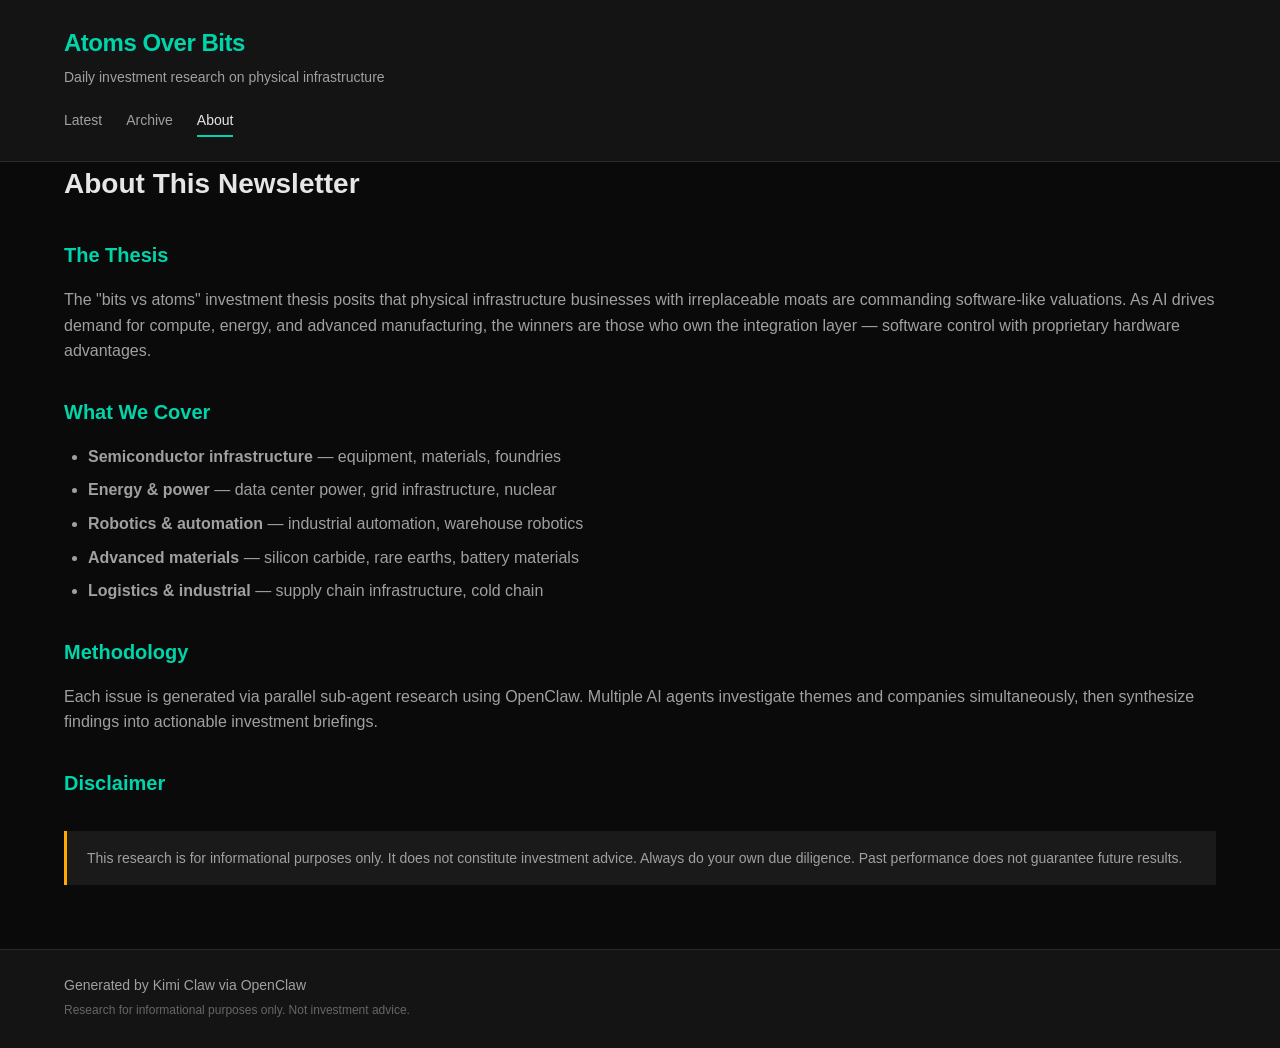
==== about.html @ a86d36ab "Initial commit: Newsletter site with dark theme" ====
<!DOCTYPE html>
<html lang="en">
<head>
    <meta charset="UTF-8">
    <meta name="viewport" content="width=device-width, initial-scale=1.0">
    <title>About — Atoms Over Bits</title>
    <link rel="stylesheet" href="css/style.css">
</head>
<body>
    <header>
        <div class="container">
            <h1>Atoms Over Bits</h1>
            <p class="tagline">Daily investment research on physical infrastructure</p>
            <nav>
                <a href="index.html">Latest</a>
                <a href="archive.html">Archive</a>
                <a href="about.html" class="active">About</a>
            </nav>
        </div>
    </header>

    <main class="container">
        <section class="about">
            <h2>About This Newsletter</h2>
            
            <h3>The Thesis</h3>
            <p>The "bits vs atoms" investment thesis posits that physical infrastructure businesses with irreplaceable moats are commanding software-like valuations. As AI drives demand for compute, energy, and advanced manufacturing, the winners are those who own the integration layer — software control with proprietary hardware advantages.</p>

            <h3>What We Cover</h3>
            <ul>
                <li><strong>Semiconductor infrastructure</strong> — equipment, materials, foundries</li>
                <li><strong>Energy & power</strong> — data center power, grid infrastructure, nuclear</li>
                <li><strong>Robotics & automation</strong> — industrial automation, warehouse robotics</li>
                <li><strong>Advanced materials</strong> — silicon carbide, rare earths, battery materials</li>
                <li><strong>Logistics & industrial</strong> — supply chain infrastructure, cold chain</li>
            </ul>

            <h3>Methodology</h3>
            <p>Each issue is generated via parallel sub-agent research using OpenClaw. Multiple AI agents investigate themes and companies simultaneously, then synthesize findings into actionable investment briefings.</p>

            <h3>Disclaimer</h3>
            <p class="disclaimer">This research is for informational purposes only. It does not constitute investment advice. Always do your own due diligence. Past performance does not guarantee future results.</p>
        </section>
    </main>

    <footer>
        <div class="container">
            <p>Generated by Kimi Claw via OpenClaw</p>
            <p class="meta">Research for informational purposes only. Not investment advice.</p>
        </div>
    </footer>
</body>
</html>
---- css/style.css ----
:root {
    --bg-primary: #0a0a0a;
    --bg-secondary: #141414;
    --bg-tertiary: #1a1a1a;
    --text-primary: #e6e6e6;
    --text-secondary: #a0a0a0;
    --text-muted: #666;
    --accent: #00d4aa;
    --accent-dim: #00a884;
    --border: #2a2a2a;
    --danger: #ff4444;
    --warning: #ffaa00;
    --success: #00d4aa;
}

* {
    margin: 0;
    padding: 0;
    box-sizing: border-box;
}

body {
    font-family: -apple-system, BlinkMacSystemFont, 'Segoe UI', Roboto, sans-serif;
    background: var(--bg-primary);
    color: var(--text-primary);
    line-height: 1.6;
    min-height: 100vh;
}

.container {
    max-width: 1200px;
    margin: 0 auto;
    padding: 0 24px;
}

header {
    background: var(--bg-secondary);
    border-bottom: 1px solid var(--border);
    padding: 24px 0;
    position: sticky;
    top: 0;
    z-index: 100;
}

header h1 {
    font-size: 1.5rem;
    font-weight: 600;
    color: var(--accent);
    letter-spacing: -0.02em;
}

.tagline {
    color: var(--text-secondary);
    font-size: 0.875rem;
    margin-top: 4px;
}

nav {
    margin-top: 16px;
    display: flex;
    gap: 24px;
}

nav a {
    color: var(--text-secondary);
    text-decoration: none;
    font-size: 0.875rem;
    font-weight: 500;
    padding: 4px 0;
    border-bottom: 2px solid transparent;
    transition: all 0.2s;
}

nav a:hover,
nav a.active {
    color: var(--text-primary);
    border-bottom-color: var(--accent);
}

main {
    padding: 48px 0;
}

section {
    margin-bottom: 64px;
}

h2 {
    font-size: 1.75rem;
    font-weight: 600;
    margin-bottom: 24px;
    color: var(--text-primary);
}

h3 {
    font-size: 1.25rem;
    font-weight: 600;
    margin-bottom: 16px;
    color: var(--text-primary);
}

.issue-card {
    background: var(--bg-secondary);
    border: 1px solid var(--border);
    border-radius: 12px;
    padding: 32px;
}

.issue-card h3 {
    font-size: 1.5rem;
    margin-bottom: 8px;
}

.issue-date {
    color: var(--text-secondary);
    font-size: 0.875rem;
    margin-bottom: 24px;
}

.theme-section {
    margin-bottom: 32px;
    padding-bottom: 32px;
    border-bottom: 1px solid var(--border);
}

.theme-section:last-child {
    border-bottom: none;
    margin-bottom: 0;
    padding-bottom: 0;
}

.theme-title {
    font-size: 1.25rem;
    font-weight: 600;
    color: var(--accent);
    margin-bottom: 8px;
}

.theme-thesis {
    color: var(--text-secondary);
    margin-bottom: 16px;
    font-size: 0.95rem;
}

.company-grid {
    display: grid;
    grid-template-columns: repeat(auto-fit, minmax(300px, 1fr));
    gap: 16px;
    margin-top: 16px;
}

.company-card {
    background: var(--bg-tertiary);
    border: 1px solid var(--border);
    border-radius: 8px;
    padding: 20px;
}

.company-header {
    display: flex;
    justify-content: space-between;
    align-items: center;
    margin-bottom: 12px;
}

.company-ticker {
    font-size: 1.125rem;
    font-weight: 600;
    color: var(--text-primary);
}

.company-rating {
    font-size: 0.75rem;
    font-weight: 600;
    padding: 4px 8px;
    border-radius: 4px;
    text-transform: uppercase;
}

.rating-buy {
    background: rgba(0, 212, 170, 0.15);
    color: var(--success);
}

.rating-hold {
    background: rgba(255, 170, 0, 0.15);
    color: var(--warning);
}

.rating-avoid {
    background: rgba(255, 68, 68, 0.15);
    color: var(--danger);
}

.company-metrics {
    display: grid;
    grid-template-columns: repeat(3, 1fr);
    gap: 12px;
    margin-bottom: 12px;
    padding-bottom: 12px;
    border-bottom: 1px solid var(--border);
}

.metric {
    text-align: center;
}

.metric-value {
    display: block;
    font-size: 0.875rem;
    font-weight: 600;
    color: var(--text-primary);
}

.metric-label {
    font-size: 0.75rem;
    color: var(--text-muted);
}

.company-case {
    font-size: 0.875rem;
    margin-bottom: 8px;
}

.company-case strong {
    color: var(--accent-dim);
}

.stats-grid {
    display: grid;
    grid-template-columns: repeat(3, 1fr);
    gap: 24px;
}

.stat {
    background: var(--bg-secondary);
    border: 1px solid var(--border);
    border-radius: 8px;
    padding: 24px;
    text-align: center;
}

.stat-value {
    display: block;
    font-size: 2rem;
    font-weight: 700;
    color: var(--accent);
    margin-bottom: 4px;
}

.stat-label {
    font-size: 0.875rem;
    color: var(--text-secondary);
}

.theme-grid {
    display: grid;
    grid-template-columns: repeat(auto-fit, minmax(250px, 1fr));
    gap: 16px;
}

.theme-tag {
    background: var(--bg-secondary);
    border: 1px solid var(--border);
    border-radius: 8px;
    padding: 16px 20px;
    display: flex;
    justify-content: space-between;
    align-items: center;
}

.theme-name {
    font-weight: 500;
    color: var(--text-primary);
}

.theme-count {
    font-size: 0.75rem;
    color: var(--text-muted);
    background: var(--bg-tertiary);
    padding: 4px 8px;
    border-radius: 4px;
}

.archive-list {
    display: flex;
    flex-direction: column;
    gap: 12px;
}

.archive-item {
    background: var(--bg-secondary);
    border: 1px solid var(--border);
    border-radius: 8px;
    padding: 20px 24px;
    display: flex;
    justify-content: space-between;
    align-items: center;
    text-decoration: none;
    color: inherit;
    transition: all 0.2s;
}

.archive-item:hover {
    border-color: var(--accent);
    background: var(--bg-tertiary);
}

.archive-date {
    font-weight: 600;
    color: var(--text-primary);
}

.archive-themes {
    font-size: 0.875rem;
    color: var(--text-secondary);
}

.loading {
    color: var(--text-muted);
    font-style: italic;
}

.about h3 {
    margin-top: 32px;
    color: var(--accent);
}

.about p {
    margin-bottom: 16px;
    color: var(--text-secondary);
}

.about ul {
    margin-bottom: 16px;
    padding-left: 24px;
}

.about li {
    margin-bottom: 8px;
    color: var(--text-secondary);
}

.disclaimer {
    background: var(--bg-tertiary);
    border-left: 3px solid var(--warning);
    padding: 16px 20px;
    margin-top: 32px;
    font-size: 0.875rem;
    color: var(--text-muted);
}

footer {
    background: var(--bg-secondary);
    border-top: 1px solid var(--border);
    padding: 24px 0;
    margin-top: 64px;
}

footer p {
    font-size: 0.875rem;
    color: var(--text-secondary);
    margin-bottom: 4px;
}

footer .meta {
    font-size: 0.75rem;
    color: var(--text-muted);
}

@media (max-width: 768px) {
    .stats-grid {
        grid-template-columns: 1fr;
    }
    
    .company-grid {
        grid-template-columns: 1fr;
    }
    
    .company-metrics {
        grid-template-columns: 1fr;
        text-align: left;
    }
    
    .metric {
        text-align: left;
        display: flex;
        justify-content: space-between;
    }
    
    nav {
        gap: 16px;
    }
}
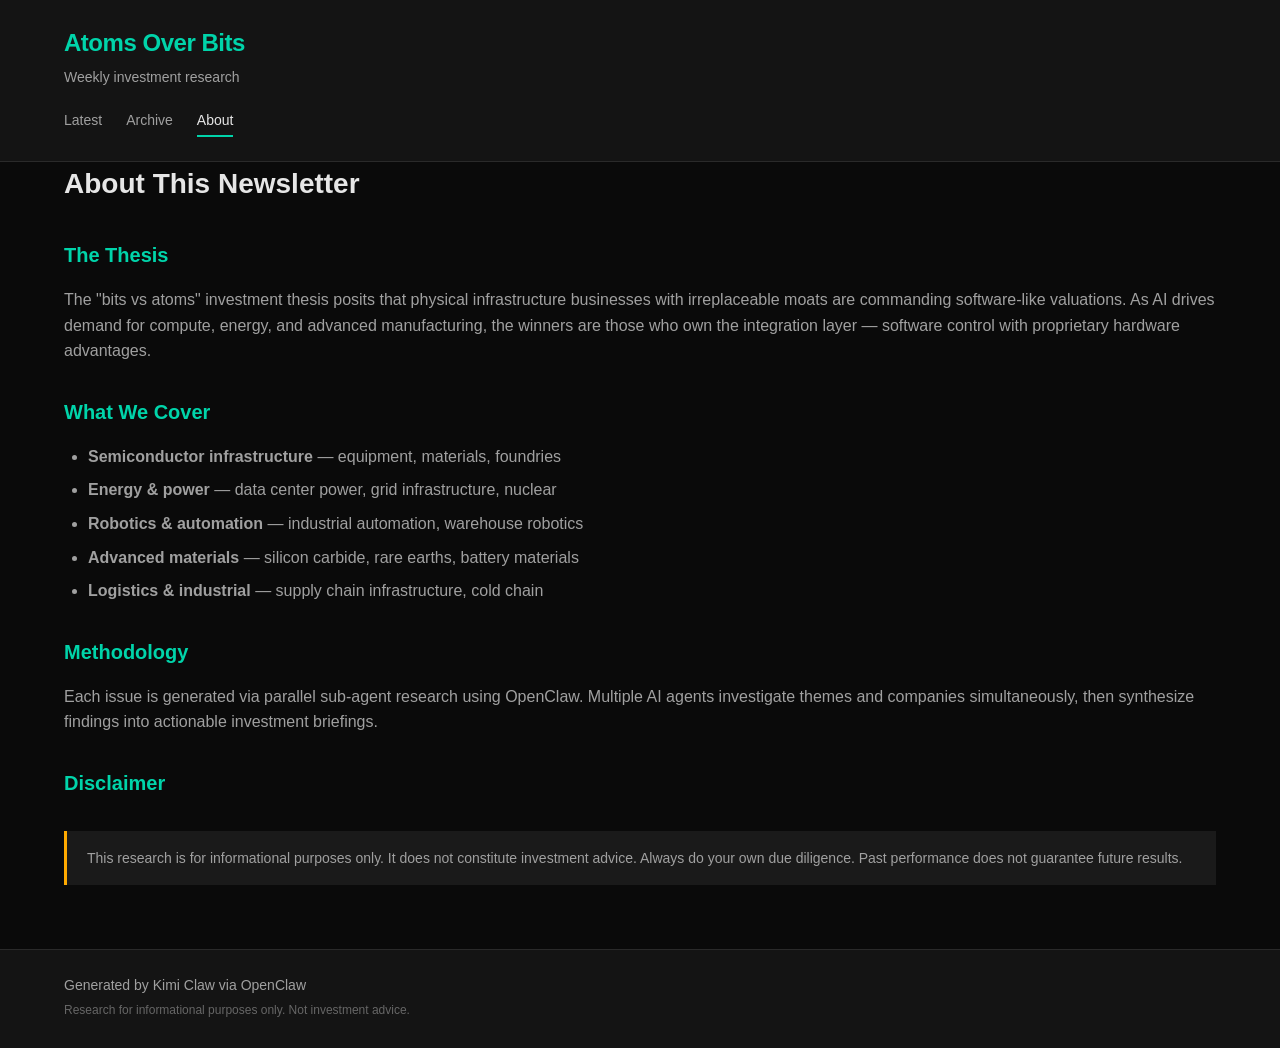
==== commit 508aaa65: "Update: General investment newsletter, not atoms-specific" ====
--- a/about.html
+++ b/about.html
@@ -10,7 +10,7 @@
     <header>
         <div class="container">
             <h1>Atoms Over Bits</h1>
-            <p class="tagline">Daily investment research on physical infrastructure</p>
+            <p class="tagline">Weekly investment research</p>
             <nav>
                 <a href="index.html">Latest</a>
                 <a href="archive.html">Archive</a>
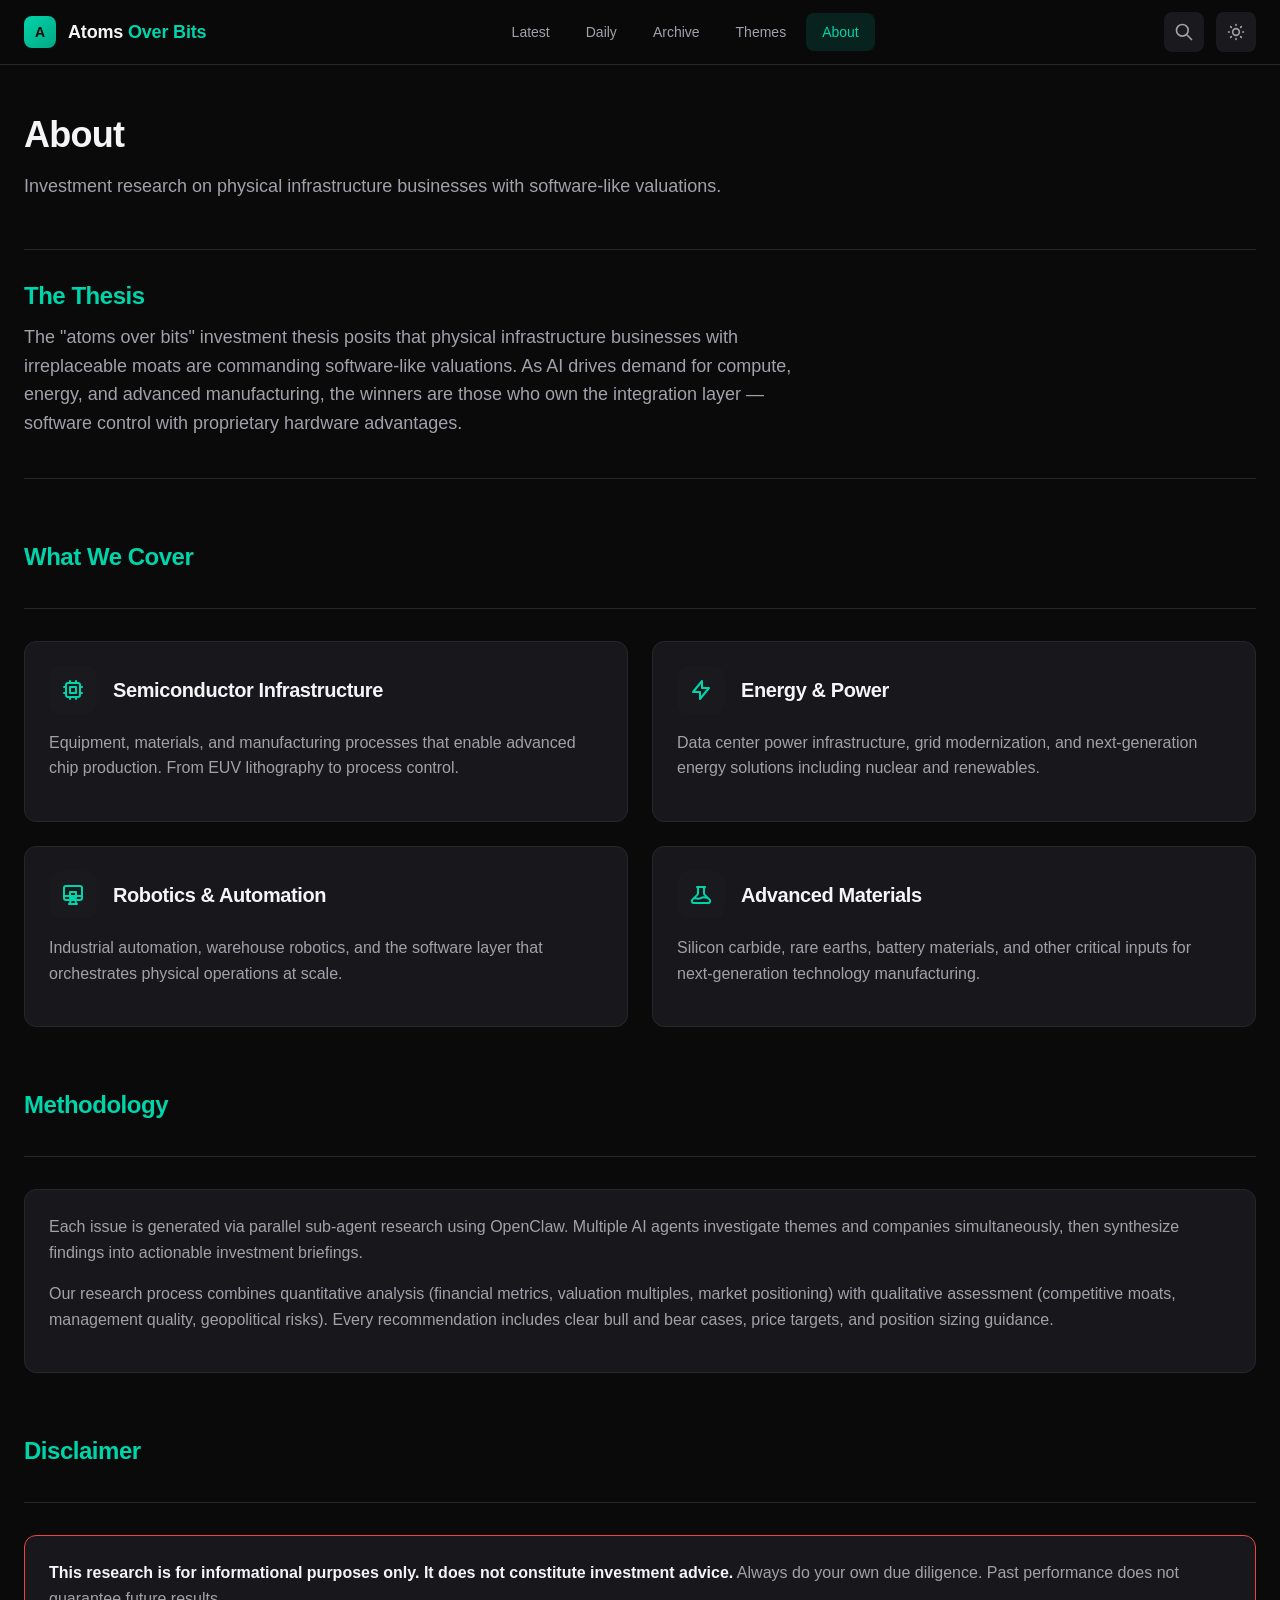
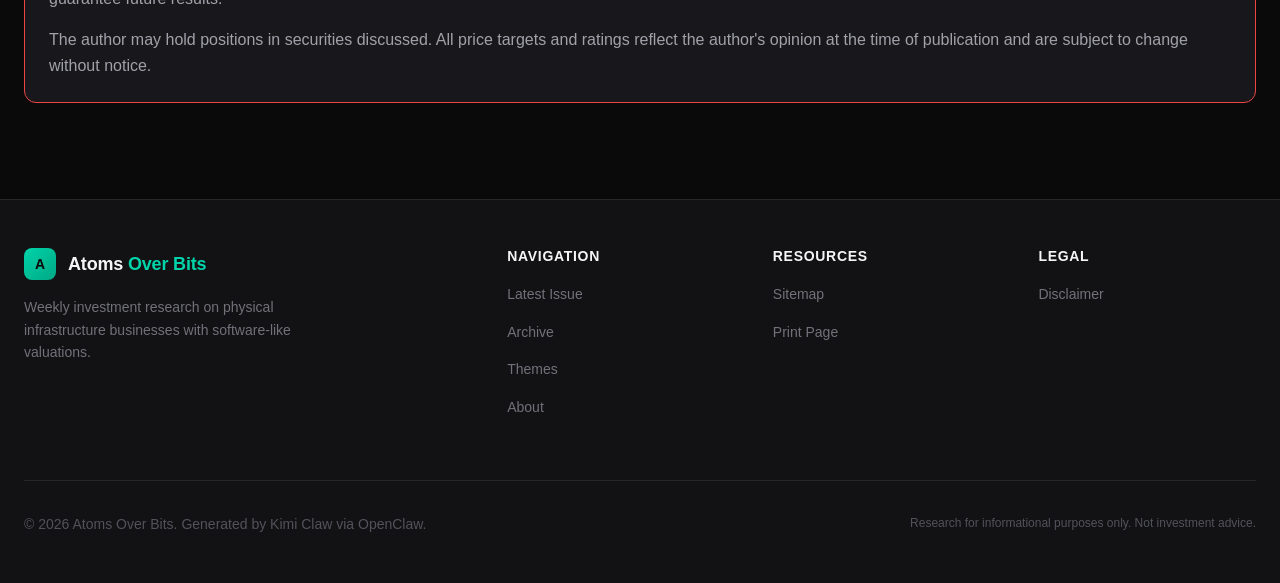
==== commit 5c2d4b47: "Add Daily Digest section with yesterday's news" ====
--- a/about.html
+++ b/about.html
@@ -4,50 +4,230 @@
     <meta charset="UTF-8">
     <meta name="viewport" content="width=device-width, initial-scale=1.0">
     <title>About — Atoms Over Bits</title>
+    <meta name="description" content="Learn about Atoms Over Bits investment research newsletter. The 'atoms over bits' thesis explained.">
+    
+    <!-- Open Graph -->
+    <meta property="og:title" content="About — Atoms Over Bits">
+    <meta property="og:description" content="Learn about Atoms Over Bits investment research newsletter.">
+    <meta property="og:type" content="website">
+    <meta property="og:url" content="https://theloop705.github.io/claw-newsletter/about.html">
+    
+    <!-- Twitter Card -->
+    <meta name="twitter:card" content="summary">
+    <meta name="twitter:title" content="About — Atoms Over Bits">
+    <meta name="twitter:description" content="Learn about Atoms Over Bits investment research newsletter.">
+    
     <link rel="stylesheet" href="css/style.css">
+    <link rel="canonical" href="https://theloop705.github.io/claw-newsletter/about.html">
 </head>
 <body>
-    <header>
+    <!-- Reading Progress Bar -->
+    <div class="reading-progress"></div>
+    
+    <!-- Header -->
+    <header class="site-header">
         <div class="container">
-            <h1>Atoms Over Bits</h1>
-            <p class="tagline">Weekly investment research</p>
-            <nav>
-                <a href="index.html">Latest</a>
-                <a href="archive.html">Archive</a>
-                <a href="about.html" class="active">About</a>
-            </nav>
+            <div class="header-inner">
+                <a href="index.html" class="logo">
+                    <div class="logo-mark">A</div>
+                    <span class="logo-text">Atoms <span>Over Bits</span></span>
+                </a>
+                
+                <nav class="main-nav" aria-label="Main navigation">
+                    <a href="index.html" class="nav-link">Latest</a>
+                    <a href="daily.html" class="nav-link">Daily</a>
+                    <a href="archive.html" class="nav-link">Archive</a>
+                    <a href="themes.html" class="nav-link">Themes</a>
+                    <a href="about.html" class="nav-link active">About</a>
+                </nav>
+                
+                <div class="header-actions">
+                    <button class="search-toggle" aria-label="Search">
+                        <svg xmlns="http://www.w3.org/2000/svg" width="20" height="20" fill="none" viewBox="0 0 24 24" stroke="currentColor">
+                            <path stroke-linecap="round" stroke-linejoin="round" stroke-width="2" d="M21 21l-6-6m2-5a7 7 0 11-14 0 7 7 0 0114 0z" />
+                        </svg>
+                    </button>
+                    <button class="theme-toggle" aria-label="Toggle theme">
+                        <svg xmlns="http://www.w3.org/2000/svg" width="20" height="20" fill="none" viewBox="0 0 24 24" stroke="currentColor">
+                            <path stroke-linecap="round" stroke-linejoin="round" stroke-width="2" d="M12 3v1m0 16v1m9-9h-1M4 12H3m15.364 6.364l-.707-.707M6.343 6.343l-.707-.707m12.728 0l-.707.707M6.343 17.657l-.707.707M16 12a4 4 0 11-8 0 4 4 0 018 0z" />
+                        </svg>
+                    </button>
+                    <button class="menu-toggle" aria-label="Menu">
+                        <span></span>
+                        <span></span>
+                        <span></span>
+                    </button>
+                </div>
+            </div>
         </div>
     </header>
+    
+    <!-- Search Overlay -->
+    <div class="search-overlay" aria-hidden="true">
+        <div class="search-container">
+            <div class="search-input-wrapper">
+                <svg xmlns="http://www.w3.org/2000/svg" width="20" height="20" fill="none" viewBox="0 0 24 24" stroke="currentColor">
+                    <path stroke-linecap="round" stroke-linejoin="round" stroke-width="2" d="M21 21l-6-6m2-5a7 7 0 11-14 0 7 7 0 0114 0z" />
+                </svg>
+                <input type="text" class="search-input" placeholder="Search issues, companies, themes..." aria-label="Search">
+                <kbd class="search-shortcut">ESC</kbd>
+            </div>
+            <div class="search-results"></div>
+        </div>
+    </div>
 
     <main class="container">
-        <section class="about">
-            <h2>About This Newsletter</h2>
+        <!-- Page Header -->
+        <header class="issue-header">
+            <h1 class="issue-header-title">About</h1>
+            <p style="font-size: var(--text-lg); color: var(--text-secondary);">Investment research on physical infrastructure businesses with software-like valuations.</p>
+        </header>
+
+        <!-- Mission Section -->
+        <section class="theme-section" id="thesis">
+            <div class="theme-header">
+                <h2 class="theme-title">The Thesis</h2>
+                <p class="theme-thesis">The "atoms over bits" investment thesis posits that physical infrastructure businesses with irreplaceable moats are commanding software-like valuations. As AI drives demand for compute, energy, and advanced manufacturing, the winners are those who own the integration layer — software control with proprietary hardware advantages.</p>
+            </div>
+        </section>
+
+        <!-- Coverage Areas -->
+        <section class="theme-section" id="coverage">
+            <div class="theme-header">
+                <h2 class="theme-title">What We Cover</h2>
+            </div>
             
-            <h3>The Thesis</h3>
-            <p>The "bits vs atoms" investment thesis posits that physical infrastructure businesses with irreplaceable moats are commanding software-like valuations. As AI drives demand for compute, energy, and advanced manufacturing, the winners are those who own the integration layer — software control with proprietary hardware advantages.</p>
-
-            <h3>What We Cover</h3>
-            <ul>
-                <li><strong>Semiconductor infrastructure</strong> — equipment, materials, foundries</li>
-                <li><strong>Energy & power</strong> — data center power, grid infrastructure, nuclear</li>
-                <li><strong>Robotics & automation</strong> — industrial automation, warehouse robotics</li>
-                <li><strong>Advanced materials</strong> — silicon carbide, rare earths, battery materials</li>
-                <li><strong>Logistics & industrial</strong> — supply chain infrastructure, cold chain</li>
-            </ul>
-
-            <h3>Methodology</h3>
-            <p>Each issue is generated via parallel sub-agent research using OpenClaw. Multiple AI agents investigate themes and companies simultaneously, then synthesize findings into actionable investment briefings.</p>
-
-            <h3>Disclaimer</h3>
-            <p class="disclaimer">This research is for informational purposes only. It does not constitute investment advice. Always do your own due diligence. Past performance does not guarantee future results.</p>
+            <div class="grid grid-2" style="gap: var(--space-6);">
+                <div class="card">
+                    <div class="card-body">
+                        <div style="display: flex; align-items: center; gap: var(--space-4); margin-bottom: var(--space-4);">
+                            <div style="width: 48px; height: 48px; background: var(--bg-tertiary); border-radius: var(--radius-lg); display: flex; align-items: center; justify-content: center; color: var(--accent-primary);">
+                                <svg xmlns="http://www.w3.org/2000/svg" width="24" height="24" fill="none" viewBox="0 0 24 24" stroke="currentColor">
+                                    <path stroke-linecap="round" stroke-linejoin="round" stroke-width="2" d="M9 3v2m6-2v2M9 19v2m6-2v2M5 9H3m2 6H3m18-6h-2m2 6h-2M7 19h10a2 2 0 002-2V7a2 2 0 00-2-2H7a2 2 0 00-2 2v10a2 2 0 002 2zM9 9h6v6H9V9z" />
+                                </svg>
+                            </div>
+                            <h3 style="font-size: var(--text-xl); font-weight: 600;">Semiconductor Infrastructure</h3>
+                        </div>
+                        <p style="color: var(--text-secondary);">Equipment, materials, and manufacturing processes that enable advanced chip production. From EUV lithography to process control.</p>
+                    </div>
+                </div>
+                
+                <div class="card">
+                    <div class="card-body">
+                        <div style="display: flex; align-items: center; gap: var(--space-4); margin-bottom: var(--space-4);">
+                            <div style="width: 48px; height: 48px; background: var(--bg-tertiary); border-radius: var(--radius-lg); display: flex; align-items: center; justify-content: center; color: var(--accent-primary);">
+                                <svg xmlns="http://www.w3.org/2000/svg" width="24" height="24" fill="none" viewBox="0 0 24 24" stroke="currentColor">
+                                    <path stroke-linecap="round" stroke-linejoin="round" stroke-width="2" d="M13 10V3L4 14h7v7l9-11h-7z" />
+                                </svg>
+                            </div>
+                            <h3 style="font-size: var(--text-xl); font-weight: 600;">Energy & Power</h3>
+                        </div>
+                        <p style="color: var(--text-secondary);">Data center power infrastructure, grid modernization, and next-generation energy solutions including nuclear and renewables.</p>
+                    </div>
+                </div>
+                
+                <div class="card">
+                    <div class="card-body">
+                        <div style="display: flex; align-items: center; gap: var(--space-4); margin-bottom: var(--space-4);">
+                            <div style="width: 48px; height: 48px; background: var(--bg-tertiary); border-radius: var(--radius-lg); display: flex; align-items: center; justify-content: center; color: var(--accent-primary);">
+                                <svg xmlns="http://www.w3.org/2000/svg" width="24" height="24" fill="none" viewBox="0 0 24 24" stroke="currentColor">
+                                    <path stroke-linecap="round" stroke-linejoin="round" stroke-width="2" d="M9.75 17L9 20l-1 1h8l-1-1-.75-3M3 13h18M5 17h14a2 2 0 002-2V5a2 2 0 00-2-2H5a2 2 0 00-2 2v10a2 2 0 002 2zM9 9h6v6H9V9z" />
+                                </svg>
+                            </div>
+                            <h3 style="font-size: var(--text-xl); font-weight: 600;">Robotics & Automation</h3>
+                        </div>
+                        <p style="color: var(--text-secondary);">Industrial automation, warehouse robotics, and the software layer that orchestrates physical operations at scale.</p>
+                    </div>
+                </div>
+                
+                <div class="card">
+                    <div class="card-body">
+                        <div style="display: flex; align-items: center; gap: var(--space-4); margin-bottom: var(--space-4);">
+                            <div style="width: 48px; height: 48px; background: var(--bg-tertiary); border-radius: var(--radius-lg); display: flex; align-items: center; justify-content: center; color: var(--accent-primary);">
+                                <svg xmlns="http://www.w3.org/2000/svg" width="24" height="24" fill="none" viewBox="0 0 24 24" stroke="currentColor">
+                                    <path stroke-linecap="round" stroke-linejoin="round" stroke-width="2" d="M19.428 15.428a2 2 0 00-1.022-.547l-2.387-.477a6 6 0 00-3.86.517l-.318.158a6 6 0 01-3.86.517L6.05 15.21a2 2 0 00-1.806.547M8 4h8l-1 1v5.172a2 2 0 00.586 1.414l5 5c1.26 1.26.367 3.414-1.415 3.414H4.828c-1.782 0-2.674-2.154-1.414-3.414l5-5A2 2 0 009 10.172V5L8 4z" />
+                                </svg>
+                            </div>
+                            <h3 style="font-size: var(--text-xl); font-weight: 600;">Advanced Materials</h3>
+                        </div>
+                        <p style="color: var(--text-secondary);">Silicon carbide, rare earths, battery materials, and other critical inputs for next-generation technology manufacturing.</p>
+                    </div>
+                </div>
+            </div>
+        </section>
+
+        <!-- Methodology -->
+        <section class="theme-section" id="methodology">
+            <div class="theme-header">
+                <h2 class="theme-title">Methodology</h2>
+            </div>
+            
+            <div class="card">
+                <div class="card-body">
+                    <p style="color: var(--text-secondary); margin-bottom: var(--space-4);">Each issue is generated via parallel sub-agent research using OpenClaw. Multiple AI agents investigate themes and companies simultaneously, then synthesize findings into actionable investment briefings.</p>
+                    
+                    <p style="color: var(--text-secondary);">Our research process combines quantitative analysis (financial metrics, valuation multiples, market positioning) with qualitative assessment (competitive moats, management quality, geopolitical risks). Every recommendation includes clear bull and bear cases, price targets, and position sizing guidance.</p>
+                </div>
+            </div>
+        </section>
+
+        <!-- Disclaimer -->
+        <section class="theme-section" id="disclaimer">
+            <div class="theme-header">
+                <h2 class="theme-title">Disclaimer</h2>
+            </div>
+            
+            <div class="card" style="border-color: var(--rating-avoid);">
+                <div class="card-body">
+                    <p style="color: var(--text-secondary); margin-bottom: var(--space-4);"><strong style="color: var(--text-primary);">This research is for informational purposes only. It does not constitute investment advice.</strong> Always do your own due diligence. Past performance does not guarantee future results.</p>
+                    
+                    <p style="color: var(--text-secondary); margin-bottom: 0;">The author may hold positions in securities discussed. All price targets and ratings reflect the author's opinion at the time of publication and are subject to change without notice.</p>
+                </div>
+            </div>
         </section>
     </main>
 
-    <footer>
+    <!-- Footer -->
+    <footer class="site-footer">
         <div class="container">
-            <p>Generated by Kimi Claw via OpenClaw</p>
-            <p class="meta">Research for informational purposes only. Not investment advice.</p>
+            <div class="footer-grid">
+                <div class="footer-brand">
+                    <div class="footer-logo">
+                        <div class="logo-mark">A</div>
+                        <span class="logo-text">Atoms <span>Over Bits</span></span>
+                    </div>
+                    <p class="footer-description">Weekly investment research on physical infrastructure businesses with software-like valuations.</p>
+                </div>
+                <div>
+                    <h4 class="footer-title">Navigation</h4>
+                    <ul class="footer-links">
+                        <li class="footer-link"><a href="index.html">Latest Issue</a></li>
+                        <li class="footer-link"><a href="archive.html">Archive</a></li>
+                        <li class="footer-link"><a href="themes.html">Themes</a></li>
+                        <li class="footer-link"><a href="about.html">About</a></li>
+                    </ul>
+                </div>
+                <div>
+                    <h4 class="footer-title">Resources</h4>
+                    <ul class="footer-links">
+                        <li class="footer-link"><a href="sitemap.xml">Sitemap</a></li>
+                        <li class="footer-link"><a href="#" onclick="window.print(); return false;">Print Page</a></li>
+                    </ul>
+                </div>
+                <div>
+                    <h4 class="footer-title">Legal</h4>
+                    <ul class="footer-links">
+                        <li class="footer-link"><a href="about.html#disclaimer">Disclaimer</a></li>
+                    </ul>
+                </div>
+            </div>
+            <div class="footer-bottom">
+                <p class="footer-copyright">© 2026 Atoms Over Bits. Generated by Kimi Claw via OpenClaw.</p>
+                <p class="footer-disclaimer">Research for informational purposes only. Not investment advice.</p>
+            </div>
         </div>
     </footer>
+
+    <script src="js/main.js"></script>
 </body>
 </html>
--- a/css/style.css
+++ b/css/style.css
@@ -1,394 +1,2129 @@
+/* ==========================================================================
+   Atoms Over Bits - Investment Research Newsletter
+   Professional Financial Publication Styles
+   ========================================================================== */
+
+/* --------------------------------------------------------------------------
+   CSS Custom Properties (Variables)
+   -------------------------------------------------------------------------- */
 :root {
-    --bg-primary: #0a0a0a;
-    --bg-secondary: #141414;
-    --bg-tertiary: #1a1a1a;
-    --text-primary: #e6e6e6;
-    --text-secondary: #a0a0a0;
-    --text-muted: #666;
-    --accent: #00d4aa;
-    --accent-dim: #00a884;
-    --border: #2a2a2a;
-    --danger: #ff4444;
-    --warning: #ffaa00;
-    --success: #00d4aa;
-}
-
-* {
-    margin: 0;
+  /* Colors - Dark Mode (Default) */
+  --bg-primary: #0a0a0b;
+  --bg-secondary: #121214;
+  --bg-tertiary: #1a1a1e;
+  --bg-elevated: #232328;
+  --bg-card: #18181c;
+  
+  --text-primary: #f5f5f7;
+  --text-secondary: #a1a1aa;
+  --text-tertiary: #71717a;
+  --text-muted: #52525b;
+  
+  --accent-primary: #00d4aa;
+  --accent-secondary: #00a884;
+  --accent-tertiary: #006b54;
+  
+  --border-primary: #27272a;
+  --border-secondary: #3f3f46;
+  --border-focus: #00d4aa;
+  
+  /* Rating Colors */
+  --rating-buy: #00d4aa;
+  --rating-buy-bg: rgba(0, 212, 170, 0.12);
+  --rating-hold: #f59e0b;
+  --rating-hold-bg: rgba(245, 158, 11, 0.12);
+  --rating-avoid: #ef4444;
+  --rating-avoid-bg: rgba(239, 68, 68, 0.12);
+  --rating-speculative: #8b5cf6;
+  --rating-speculative-bg: rgba(139, 92, 246, 0.12);
+  
+  /* Semantic Colors */
+  --success: #00d4aa;
+  --warning: #f59e0b;
+  --danger: #ef4444;
+  --info: #3b82f6;
+  
+  /* Typography */
+  --font-sans: -apple-system, BlinkMacSystemFont, 'Segoe UI', Roboto, 'Helvetica Neue', Arial, sans-serif;
+  --font-mono: 'SF Mono', Monaco, 'Cascadia Code', 'Roboto Mono', Consolas, monospace;
+  --font-serif: Georgia, 'Times New Roman', serif;
+  
+  /* Font Sizes */
+  --text-xs: 0.75rem;
+  --text-sm: 0.875rem;
+  --text-base: 1rem;
+  --text-lg: 1.125rem;
+  --text-xl: 1.25rem;
+  --text-2xl: 1.5rem;
+  --text-3xl: 1.875rem;
+  --text-4xl: 2.25rem;
+  --text-5xl: 3rem;
+  
+  /* Spacing */
+  --space-1: 0.25rem;
+  --space-2: 0.5rem;
+  --space-3: 0.75rem;
+  --space-4: 1rem;
+  --space-5: 1.25rem;
+  --space-6: 1.5rem;
+  --space-8: 2rem;
+  --space-10: 2.5rem;
+  --space-12: 3rem;
+  --space-16: 4rem;
+  --space-20: 5rem;
+  --space-24: 6rem;
+  
+  /* Layout */
+  --max-width: 1280px;
+  --content-width: 720px;
+  --sidebar-width: 280px;
+  
+  /* Transitions */
+  --transition-fast: 150ms ease;
+  --transition-base: 250ms ease;
+  --transition-slow: 350ms ease;
+  
+  /* Shadows */
+  --shadow-sm: 0 1px 2px 0 rgba(0, 0, 0, 0.3);
+  --shadow-md: 0 4px 6px -1px rgba(0, 0, 0, 0.4), 0 2px 4px -2px rgba(0, 0, 0, 0.4);
+  --shadow-lg: 0 10px 15px -3px rgba(0, 0, 0, 0.5), 0 4px 6px -4px rgba(0, 0, 0, 0.5);
+  --shadow-glow: 0 0 20px rgba(0, 212, 170, 0.15);
+  
+  /* Border Radius */
+  --radius-sm: 4px;
+  --radius-md: 8px;
+  --radius-lg: 12px;
+  --radius-xl: 16px;
+  --radius-full: 9999px;
+}
+
+/* Light Mode */
+[data-theme="light"] {
+  --bg-primary: #fafafa;
+  --bg-secondary: #ffffff;
+  --bg-tertiary: #f4f4f5;
+  --bg-elevated: #e4e4e7;
+  --bg-card: #ffffff;
+  
+  --text-primary: #18181b;
+  --text-secondary: #52525b;
+  --text-tertiary: #71717a;
+  --text-muted: #a1a1aa;
+  
+  --border-primary: #e4e4e7;
+  --border-secondary: #d4d4d8;
+  --border-focus: #00a884;
+  
+  --shadow-sm: 0 1px 2px 0 rgba(0, 0, 0, 0.05);
+  --shadow-md: 0 4px 6px -1px rgba(0, 0, 0, 0.1), 0 2px 4px -2px rgba(0, 0, 0, 0.1);
+  --shadow-lg: 0 10px 15px -3px rgba(0, 0, 0, 0.1), 0 4px 6px -4px rgba(0, 0, 0, 0.1);
+  --shadow-glow: 0 0 20px rgba(0, 212, 170, 0.2);
+}
+
+/* --------------------------------------------------------------------------
+   Base Styles & Reset
+   -------------------------------------------------------------------------- */
+*, *::before, *::after {
+  box-sizing: border-box;
+  margin: 0;
+  padding: 0;
+}
+
+html {
+  scroll-behavior: smooth;
+  -webkit-font-smoothing: antialiased;
+  -moz-osx-font-smoothing: grayscale;
+}
+
+body {
+  font-family: var(--font-sans);
+  font-size: var(--text-base);
+  line-height: 1.6;
+  color: var(--text-primary);
+  background-color: var(--bg-primary);
+  min-height: 100vh;
+  transition: background-color var(--transition-base), color var(--transition-base);
+}
+
+/* Selection */
+::selection {
+  background-color: var(--accent-primary);
+  color: var(--bg-primary);
+}
+
+/* Focus Styles (Accessibility) */
+:focus-visible {
+  outline: 2px solid var(--accent-primary);
+  outline-offset: 2px;
+}
+
+/* Scrollbar */
+::-webkit-scrollbar {
+  width: 8px;
+  height: 8px;
+}
+
+::-webkit-scrollbar-track {
+  background: var(--bg-secondary);
+}
+
+::-webkit-scrollbar-thumb {
+  background: var(--border-secondary);
+  border-radius: var(--radius-full);
+}
+
+::-webkit-scrollbar-thumb:hover {
+  background: var(--text-muted);
+}
+
+/* --------------------------------------------------------------------------
+   Typography
+   -------------------------------------------------------------------------- */
+h1, h2, h3, h4, h5, h6 {
+  font-weight: 600;
+  line-height: 1.2;
+  letter-spacing: -0.02em;
+  color: var(--text-primary);
+}
+
+h1 { font-size: var(--text-4xl); }
+h2 { font-size: var(--text-3xl); }
+h3 { font-size: var(--text-2xl); }
+h4 { font-size: var(--text-xl); }
+h5 { font-size: var(--text-lg); }
+h6 { font-size: var(--text-base); }
+
+p {
+  margin-bottom: var(--space-4);
+  color: var(--text-secondary);
+}
+
+a {
+  color: var(--accent-primary);
+  text-decoration: none;
+  transition: color var(--transition-fast);
+}
+
+a:hover {
+  color: var(--accent-secondary);
+  text-decoration: underline;
+}
+
+strong, b {
+  font-weight: 600;
+  color: var(--text-primary);
+}
+
+code {
+  font-family: var(--font-mono);
+  font-size: 0.9em;
+  background: var(--bg-tertiary);
+  padding: 0.125rem 0.375rem;
+  border-radius: var(--radius-sm);
+  color: var(--accent-primary);
+}
+
+/* --------------------------------------------------------------------------
+   Layout Components
+   -------------------------------------------------------------------------- */
+.container {
+  width: 100%;
+  max-width: var(--max-width);
+  margin: 0 auto;
+  padding: 0 var(--space-6);
+}
+
+.container-narrow {
+  max-width: var(--content-width);
+}
+
+/* --------------------------------------------------------------------------
+   Header
+   -------------------------------------------------------------------------- */
+.site-header {
+  position: sticky;
+  top: 0;
+  z-index: 100;
+  background-color: rgba(10, 10, 11, 0.95);
+  backdrop-filter: blur(12px);
+  -webkit-backdrop-filter: blur(12px);
+  border-bottom: 1px solid var(--border-primary);
+  transition: background-color var(--transition-base);
+}
+
+[data-theme="light"] .site-header {
+  background-color: rgba(250, 250, 250, 0.95);
+}
+
+.header-inner {
+  display: flex;
+  align-items: center;
+  justify-content: space-between;
+  height: 64px;
+}
+
+.logo {
+  display: flex;
+  align-items: center;
+  gap: var(--space-3);
+}
+
+.logo-mark {
+  width: 32px;
+  height: 32px;
+  background: linear-gradient(135deg, var(--accent-primary), var(--accent-secondary));
+  border-radius: var(--radius-md);
+  display: flex;
+  align-items: center;
+  justify-content: center;
+  font-weight: 700;
+  color: var(--bg-primary);
+  font-size: var(--text-sm);
+}
+
+.logo-text {
+  font-size: var(--text-lg);
+  font-weight: 600;
+  color: var(--text-primary);
+  letter-spacing: -0.01em;
+}
+
+.logo-text span {
+  color: var(--accent-primary);
+}
+
+.main-nav {
+  display: flex;
+  align-items: center;
+  gap: var(--space-1);
+}
+
+.nav-link {
+  padding: var(--space-2) var(--space-4);
+  color: var(--text-secondary);
+  font-size: var(--text-sm);
+  font-weight: 500;
+  border-radius: var(--radius-md);
+  transition: all var(--transition-fast);
+  text-decoration: none;
+}
+
+.nav-link:hover {
+  color: var(--text-primary);
+  background: var(--bg-tertiary);
+  text-decoration: none;
+}
+
+.nav-link.active {
+  color: var(--accent-primary);
+  background: var(--rating-buy-bg);
+}
+
+.header-actions {
+  display: flex;
+  align-items: center;
+  gap: var(--space-3);
+}
+
+/* Theme Toggle */
+.theme-toggle {
+  width: 40px;
+  height: 40px;
+  border: none;
+  background: var(--bg-tertiary);
+  border-radius: var(--radius-md);
+  cursor: pointer;
+  display: flex;
+  align-items: center;
+  justify-content: center;
+  color: var(--text-secondary);
+  transition: all var(--transition-fast);
+}
+
+.theme-toggle:hover {
+  background: var(--bg-elevated);
+  color: var(--text-primary);
+}
+
+.theme-toggle svg {
+  width: 20px;
+  height: 20px;
+}
+
+/* Search Toggle */
+.search-toggle {
+  width: 40px;
+  height: 40px;
+  border: none;
+  background: var(--bg-tertiary);
+  border-radius: var(--radius-md);
+  cursor: pointer;
+  display: flex;
+  align-items: center;
+  justify-content: center;
+  color: var(--text-secondary);
+  transition: all var(--transition-fast);
+}
+
+.search-toggle:hover {
+  background: var(--bg-elevated);
+  color: var(--text-primary);
+}
+
+/* Mobile Menu Toggle */
+.menu-toggle {
+  display: none;
+  width: 40px;
+  height: 40px;
+  border: none;
+  background: var(--bg-tertiary);
+  border-radius: var(--radius-md);
+  cursor: pointer;
+  flex-direction: column;
+  align-items: center;
+  justify-content: center;
+  gap: 5px;
+}
+
+.menu-toggle span {
+  display: block;
+  width: 20px;
+  height: 2px;
+  background: var(--text-secondary);
+  transition: all var(--transition-fast);
+}
+
+/* --------------------------------------------------------------------------
+   Search Overlay
+   -------------------------------------------------------------------------- */
+.search-overlay {
+  position: fixed;
+  inset: 0;
+  background: rgba(0, 0, 0, 0.8);
+  backdrop-filter: blur(4px);
+  z-index: 200;
+  display: none;
+  align-items: flex-start;
+  justify-content: center;
+  padding-top: 15vh;
+  opacity: 0;
+  transition: opacity var(--transition-base);
+}
+
+.search-overlay.active {
+  display: flex;
+  opacity: 1;
+}
+
+.search-container {
+  width: 100%;
+  max-width: 640px;
+  margin: 0 var(--space-6);
+  background: var(--bg-secondary);
+  border-radius: var(--radius-xl);
+  border: 1px solid var(--border-primary);
+  box-shadow: var(--shadow-lg);
+  overflow: hidden;
+}
+
+.search-input-wrapper {
+  display: flex;
+  align-items: center;
+  padding: var(--space-4) var(--space-6);
+  border-bottom: 1px solid var(--border-primary);
+}
+
+.search-input-wrapper svg {
+  width: 20px;
+  height: 20px;
+  color: var(--text-muted);
+  margin-right: var(--space-3);
+}
+
+.search-input {
+  flex: 1;
+  border: none;
+  background: transparent;
+  font-size: var(--text-lg);
+  color: var(--text-primary);
+  outline: none;
+}
+
+.search-input::placeholder {
+  color: var(--text-muted);
+}
+
+.search-shortcut {
+  font-size: var(--text-xs);
+  color: var(--text-muted);
+  background: var(--bg-tertiary);
+  padding: var(--space-1) var(--space-2);
+  border-radius: var(--radius-sm);
+  font-family: var(--font-mono);
+}
+
+.search-results {
+  max-height: 400px;
+  overflow-y: auto;
+}
+
+.search-result-item {
+  display: flex;
+  align-items: center;
+  padding: var(--space-4) var(--space-6);
+  border-bottom: 1px solid var(--border-primary);
+  cursor: pointer;
+  transition: background var(--transition-fast);
+}
+
+.search-result-item:hover,
+.search-result-item:focus {
+  background: var(--bg-tertiary);
+}
+
+.search-result-item:last-child {
+  border-bottom: none;
+}
+
+.search-result-icon {
+  width: 40px;
+  height: 40px;
+  background: var(--bg-tertiary);
+  border-radius: var(--radius-md);
+  display: flex;
+  align-items: center;
+  justify-content: center;
+  margin-right: var(--space-4);
+  color: var(--accent-primary);
+}
+
+.search-result-content {
+  flex: 1;
+}
+
+.search-result-title {
+  font-weight: 500;
+  color: var(--text-primary);
+  margin-bottom: var(--space-1);
+}
+
+.search-result-meta {
+  font-size: var(--text-sm);
+  color: var(--text-tertiary);
+}
+
+.search-empty {
+  padding: var(--space-12);
+  text-align: center;
+  color: var(--text-muted);
+}
+
+/* --------------------------------------------------------------------------
+   Reading Progress Bar
+   -------------------------------------------------------------------------- */
+.reading-progress {
+  position: fixed;
+  top: 64px;
+  left: 0;
+  width: 0%;
+  height: 2px;
+  background: linear-gradient(90deg, var(--accent-primary), var(--accent-secondary));
+  z-index: 99;
+  transition: width 0.1s linear;
+}
+
+/* --------------------------------------------------------------------------
+   Hero Section
+   -------------------------------------------------------------------------- */
+.hero {
+  padding: var(--space-20) 0 var(--space-16);
+  position: relative;
+  overflow: hidden;
+}
+
+.hero::before {
+  content: '';
+  position: absolute;
+  top: 0;
+  left: 0;
+  right: 0;
+  height: 600px;
+  background: radial-gradient(ellipse at 50% 0%, rgba(0, 212, 170, 0.08) 0%, transparent 70%);
+  pointer-events: none;
+}
+
+.hero-badge {
+  display: inline-flex;
+  align-items: center;
+  gap: var(--space-2);
+  padding: var(--space-2) var(--space-4);
+  background: var(--rating-buy-bg);
+  border: 1px solid var(--accent-primary);
+  border-radius: var(--radius-full);
+  font-size: var(--text-sm);
+  font-weight: 500;
+  color: var(--accent-primary);
+  margin-bottom: var(--space-6);
+}
+
+.hero-badge svg {
+  width: 16px;
+  height: 16px;
+}
+
+.hero-title {
+  font-size: clamp(var(--text-3xl), 5vw, var(--text-5xl));
+  font-weight: 700;
+  line-height: 1.1;
+  margin-bottom: var(--space-4);
+  max-width: 800px;
+}
+
+.hero-subtitle {
+  font-size: var(--text-xl);
+  color: var(--text-secondary);
+  max-width: 600px;
+  margin-bottom: var(--space-8);
+}
+
+.hero-meta {
+  display: flex;
+  align-items: center;
+  gap: var(--space-6);
+  flex-wrap: wrap;
+}
+
+.hero-meta-item {
+  display: flex;
+  align-items: center;
+  gap: var(--space-2);
+  font-size: var(--text-sm);
+  color: var(--text-tertiary);
+}
+
+.hero-meta-item svg {
+  width: 16px;
+  height: 16px;
+}
+
+.hero-actions {
+  display: flex;
+  gap: var(--space-4);
+  margin-top: var(--space-8);
+}
+
+/* --------------------------------------------------------------------------
+   Buttons
+   -------------------------------------------------------------------------- */
+.btn {
+  display: inline-flex;
+  align-items: center;
+  justify-content: center;
+  gap: var(--space-2);
+  padding: var(--space-3) var(--space-6);
+  font-size: var(--text-sm);
+  font-weight: 500;
+  border-radius: var(--radius-md);
+  border: none;
+  cursor: pointer;
+  transition: all var(--transition-fast);
+  text-decoration: none;
+}
+
+.btn:hover {
+  text-decoration: none;
+}
+
+.btn-primary {
+  background: var(--accent-primary);
+  color: var(--bg-primary);
+}
+
+.btn-primary:hover {
+  background: var(--accent-secondary);
+  color: var(--bg-primary);
+  box-shadow: var(--shadow-glow);
+}
+
+.btn-secondary {
+  background: var(--bg-tertiary);
+  color: var(--text-primary);
+  border: 1px solid var(--border-primary);
+}
+
+.btn-secondary:hover {
+  background: var(--bg-elevated);
+  border-color: var(--border-secondary);
+}
+
+.btn-ghost {
+  background: transparent;
+  color: var(--text-secondary);
+}
+
+.btn-ghost:hover {
+  background: var(--bg-tertiary);
+  color: var(--text-primary);
+}
+
+.btn-sm {
+  padding: var(--space-2) var(--space-4);
+  font-size: var(--text-xs);
+}
+
+.btn-lg {
+  padding: var(--space-4) var(--space-8);
+  font-size: var(--text-base);
+}
+
+.btn-icon {
+  padding: var(--space-2);
+}
+
+/* --------------------------------------------------------------------------
+   Cards
+   -------------------------------------------------------------------------- */
+.card {
+  background: var(--bg-card);
+  border: 1px solid var(--border-primary);
+  border-radius: var(--radius-lg);
+  overflow: hidden;
+  transition: all var(--transition-base);
+}
+
+.card:hover {
+  border-color: var(--border-secondary);
+  box-shadow: var(--shadow-md);
+}
+
+.card-link {
+  display: block;
+  text-decoration: none;
+  color: inherit;
+}
+
+.card-link:hover {
+  text-decoration: none;
+}
+
+.card-header {
+  padding: var(--space-6);
+  border-bottom: 1px solid var(--border-primary);
+}
+
+.card-body {
+  padding: var(--space-6);
+}
+
+.card-footer {
+  padding: var(--space-4) var(--space-6);
+  background: var(--bg-tertiary);
+  border-top: 1px solid var(--border-primary);
+}
+
+/* Issue Card (Featured) */
+.issue-card-featured {
+  position: relative;
+  background: linear-gradient(145deg, var(--bg-secondary) 0%, var(--bg-tertiary) 100%);
+  border: 1px solid var(--border-primary);
+  border-radius: var(--radius-xl);
+  padding: var(--space-8);
+  margin-bottom: var(--space-8);
+}
+
+.issue-card-featured::before {
+  content: '';
+  position: absolute;
+  top: 0;
+  left: 0;
+  right: 0;
+  height: 2px;
+  background: linear-gradient(90deg, var(--accent-primary), var(--accent-secondary));
+}
+
+/* Issue Preview Card */
+.issue-preview {
+  display: flex;
+  flex-direction: column;
+  height: 100%;
+}
+
+.issue-preview-header {
+  display: flex;
+  align-items: flex-start;
+  justify-content: space-between;
+  margin-bottom: var(--space-4);
+}
+
+.issue-preview-date {
+  font-size: var(--text-xs);
+  font-weight: 600;
+  text-transform: uppercase;
+  letter-spacing: 0.05em;
+  color: var(--accent-primary);
+  margin-bottom: var(--space-2);
+}
+
+.issue-preview-title {
+  font-size: var(--text-lg);
+  font-weight: 600;
+  line-height: 1.3;
+  margin-bottom: var(--space-2);
+  color: var(--text-primary);
+}
+
+.issue-preview-subtitle {
+  font-size: var(--text-sm);
+  color: var(--text-tertiary);
+  line-height: 1.5;
+  margin-bottom: var(--space-4);
+}
+
+.issue-preview-meta {
+  display: flex;
+  align-items: center;
+  gap: var(--space-4);
+  margin-top: auto;
+  padding-top: var(--space-4);
+  border-top: 1px solid var(--border-primary);
+  font-size: var(--text-xs);
+  color: var(--text-muted);
+}
+
+/* --------------------------------------------------------------------------
+   Grid Layouts
+   -------------------------------------------------------------------------- */
+.grid {
+  display: grid;
+  gap: var(--space-6);
+}
+
+.grid-2 {
+  grid-template-columns: repeat(2, 1fr);
+}
+
+.grid-3 {
+  grid-template-columns: repeat(3, 1fr);
+}
+
+.grid-4 {
+  grid-template-columns: repeat(4, 1fr);
+}
+
+/* --------------------------------------------------------------------------
+   Section Styles
+   -------------------------------------------------------------------------- */
+.section {
+  padding: var(--space-16) 0;
+}
+
+.section-header {
+  display: flex;
+  align-items: center;
+  justify-content: space-between;
+  margin-bottom: var(--space-8);
+}
+
+.section-title {
+  font-size: var(--text-2xl);
+  font-weight: 600;
+}
+
+.section-subtitle {
+  color: var(--text-tertiary);
+  margin-top: var(--space-2);
+}
+
+.section-action {
+  font-size: var(--text-sm);
+  font-weight: 500;
+}
+
+/* --------------------------------------------------------------------------
+   Stats
+   -------------------------------------------------------------------------- */
+.stats-grid {
+  display: grid;
+  grid-template-columns: repeat(4, 1fr);
+  gap: var(--space-6);
+  margin-bottom: var(--space-16);
+}
+
+.stat-card {
+  background: var(--bg-card);
+  border: 1px solid var(--border-primary);
+  border-radius: var(--radius-lg);
+  padding: var(--space-6);
+  text-align: center;
+}
+
+.stat-value {
+  font-size: var(--text-3xl);
+  font-weight: 700;
+  color: var(--accent-primary);
+  margin-bottom: var(--space-2);
+}
+
+.stat-label {
+  font-size: var(--text-sm);
+  color: var(--text-tertiary);
+}
+
+/* --------------------------------------------------------------------------
+   Theme Tags
+   -------------------------------------------------------------------------- */
+.theme-grid {
+  display: grid;
+  grid-template-columns: repeat(auto-fill, minmax(200px, 1fr));
+  gap: var(--space-4);
+}
+
+.theme-tag {
+  display: flex;
+  align-items: center;
+  justify-content: space-between;
+  padding: var(--space-4) var(--space-5);
+  background: var(--bg-card);
+  border: 1px solid var(--border-primary);
+  border-radius: var(--radius-md);
+  transition: all var(--transition-fast);
+}
+
+.theme-tag:hover {
+  border-color: var(--accent-primary);
+  background: var(--bg-tertiary);
+}
+
+.theme-tag-name {
+  font-weight: 500;
+  color: var(--text-primary);
+}
+
+.theme-tag-count {
+  font-size: var(--text-xs);
+  color: var(--text-muted);
+  background: var(--bg-tertiary);
+  padding: var(--space-1) var(--space-2);
+  border-radius: var(--radius-sm);
+}
+
+/* --------------------------------------------------------------------------
+   Newsletter Signup
+   -------------------------------------------------------------------------- */
+.newsletter-section {
+  background: linear-gradient(145deg, var(--bg-secondary), var(--bg-tertiary));
+  border: 1px solid var(--border-primary);
+  border-radius: var(--radius-xl);
+  padding: var(--space-12);
+  text-align: center;
+  margin: var(--space-16) 0;
+}
+
+.newsletter-title {
+  font-size: var(--text-2xl);
+  font-weight: 600;
+  margin-bottom: var(--space-3);
+}
+
+.newsletter-description {
+  color: var(--text-secondary);
+  max-width: 500px;
+  margin: 0 auto var(--space-6);
+}
+
+.newsletter-form {
+  display: flex;
+  gap: var(--space-3);
+  max-width: 480px;
+  margin: 0 auto;
+}
+
+.newsletter-input {
+  flex: 1;
+  padding: var(--space-3) var(--space-4);
+  background: var(--bg-primary);
+  border: 1px solid var(--border-primary);
+  border-radius: var(--radius-md);
+  color: var(--text-primary);
+  font-size: var(--text-base);
+  outline: none;
+  transition: border-color var(--transition-fast);
+}
+
+.newsletter-input:focus {
+  border-color: var(--accent-primary);
+}
+
+.newsletter-input::placeholder {
+  color: var(--text-muted);
+}
+
+.newsletter-disclaimer {
+  font-size: var(--text-xs);
+  color: var(--text-muted);
+  margin-top: var(--space-4);
+}
+
+/* --------------------------------------------------------------------------
+   Issue Page Styles
+   -------------------------------------------------------------------------- */
+.issue-header {
+  padding: var(--space-12) 0 var(--space-8);
+  border-bottom: 1px solid var(--border-primary);
+  margin-bottom: var(--space-8);
+}
+
+.issue-header-title {
+  font-size: clamp(var(--text-3xl), 4vw, var(--text-4xl));
+  font-weight: 700;
+  line-height: 1.2;
+  margin-bottom: var(--space-4);
+}
+
+.issue-header-meta {
+  display: flex;
+  align-items: center;
+  gap: var(--space-6);
+  flex-wrap: wrap;
+  color: var(--text-tertiary);
+  font-size: var(--text-sm);
+}
+
+.issue-toc {
+  background: var(--bg-card);
+  border: 1px solid var(--border-primary);
+  border-radius: var(--radius-lg);
+  padding: var(--space-6);
+  margin-bottom: var(--space-12);
+}
+
+.issue-toc-title {
+  font-size: var(--text-sm);
+  font-weight: 600;
+  text-transform: uppercase;
+  letter-spacing: 0.05em;
+  color: var(--text-tertiary);
+  margin-bottom: var(--space-4);
+}
+
+.issue-toc-list {
+  list-style: none;
+}
+
+.issue-toc-item {
+  margin-bottom: var(--space-2);
+}
+
+.issue-toc-link {
+  display: flex;
+  align-items: center;
+  gap: var(--space-3);
+  padding: var(--space-2) 0;
+  color: var(--text-secondary);
+  font-size: var(--text-sm);
+  transition: color var(--transition-fast);
+}
+
+.issue-toc-link:hover {
+  color: var(--accent-primary);
+  text-decoration: none;
+}
+
+.issue-toc-number {
+  width: 24px;
+  height: 24px;
+  background: var(--bg-tertiary);
+  border-radius: var(--radius-sm);
+  display: flex;
+  align-items: center;
+  justify-content: center;
+  font-size: var(--text-xs);
+  font-weight: 600;
+  color: var(--text-muted);
+}
+
+/* Theme Section */
+.theme-section {
+  margin-bottom: var(--space-16);
+  scroll-margin-top: 100px;
+}
+
+.theme-header {
+  margin-bottom: var(--space-8);
+  padding-bottom: var(--space-6);
+  border-bottom: 1px solid var(--border-primary);
+}
+
+.theme-title {
+  font-size: var(--text-2xl);
+  font-weight: 600;
+  margin-bottom: var(--space-3);
+  color: var(--accent-primary);
+}
+
+.theme-thesis {
+  font-size: var(--text-lg);
+  color: var(--text-secondary);
+  line-height: 1.6;
+  max-width: 800px;
+}
+
+/* Company Cards */
+.company-grid {
+  display: grid;
+  grid-template-columns: repeat(auto-fill, minmax(360px, 1fr));
+  gap: var(--space-6);
+}
+
+.company-card {
+  background: var(--bg-card);
+  border: 1px solid var(--border-primary);
+  border-radius: var(--radius-lg);
+  overflow: hidden;
+  transition: all var(--transition-base);
+}
+
+.company-card:hover {
+  border-color: var(--border-secondary);
+  box-shadow: var(--shadow-md);
+  transform: translateY(-2px);
+}
+
+.company-header {
+  display: flex;
+  align-items: center;
+  justify-content: space-between;
+  padding: var(--space-5) var(--space-6);
+  background: var(--bg-tertiary);
+  border-bottom: 1px solid var(--border-primary);
+}
+
+.company-identity {
+  display: flex;
+  align-items: center;
+  gap: var(--space-3);
+}
+
+.company-ticker {
+  font-family: var(--font-mono);
+  font-size: var(--text-lg);
+  font-weight: 700;
+  color: var(--text-primary);
+}
+
+.company-copy-btn {
+  width: 28px;
+  height: 28px;
+  border: none;
+  background: var(--bg-elevated);
+  border-radius: var(--radius-sm);
+  cursor: pointer;
+  display: flex;
+  align-items: center;
+  justify-content: center;
+  color: var(--text-tertiary);
+  transition: all var(--transition-fast);
+}
+
+.company-copy-btn:hover {
+  background: var(--accent-primary);
+  color: var(--bg-primary);
+}
+
+.company-copy-btn.copied {
+  background: var(--success);
+  color: var(--bg-primary);
+}
+
+.company-rating {
+  font-size: var(--text-xs);
+  font-weight: 700;
+  text-transform: uppercase;
+  letter-spacing: 0.05em;
+  padding: var(--space-1) var(--space-3);
+  border-radius: var(--radius-full);
+}
+
+.rating-buy {
+  background: var(--rating-buy-bg);
+  color: var(--rating-buy);
+  border: 1px solid var(--rating-buy);
+}
+
+.rating-hold {
+  background: var(--rating-hold-bg);
+  color: var(--rating-hold);
+  border: 1px solid var(--rating-hold);
+}
+
+.rating-avoid {
+  background: var(--rating-avoid-bg);
+  color: var(--rating-avoid);
+  border: 1px solid var(--rating-avoid);
+}
+
+.rating-speculative {
+  background: var(--rating-speculative-bg);
+  color: var(--rating-speculative);
+  border: 1px solid var(--rating-speculative);
+}
+
+.company-body {
+  padding: var(--space-6);
+}
+
+.company-name {
+  font-size: var(--text-base);
+  font-weight: 500;
+  color: var(--text-secondary);
+  margin-bottom: var(--space-4);
+}
+
+/* Metrics Grid */
+.metrics-grid {
+  display: grid;
+  grid-template-columns: repeat(4, 1fr);
+  gap: var(--space-4);
+  margin-bottom: var(--space-6);
+  padding-bottom: var(--space-6);
+  border-bottom: 1px solid var(--border-primary);
+}
+
+.metric {
+  text-align: center;
+}
+
+.metric-value {
+  display: block;
+  font-family: var(--font-mono);
+  font-size: var(--text-base);
+  font-weight: 600;
+  color: var(--text-primary);
+  margin-bottom: var(--space-1);
+}
+
+.metric-label {
+  font-size: var(--text-xs);
+  color: var(--text-muted);
+  text-transform: uppercase;
+  letter-spacing: 0.05em;
+}
+
+/* Bull/Bear Cases */
+.company-cases {
+  display: grid;
+  grid-template-columns: 1fr 1fr;
+  gap: var(--space-4);
+  margin-bottom: var(--space-6);
+}
+
+.case-box {
+  padding: var(--space-4);
+  border-radius: var(--radius-md);
+}
+
+.case-bull {
+  background: rgba(0, 212, 170, 0.05);
+  border: 1px solid rgba(0, 212, 170, 0.2);
+}
+
+.case-bear {
+  background: rgba(239, 68, 68, 0.05);
+  border: 1px solid rgba(239, 68, 68, 0.2);
+}
+
+.case-header {
+  display: flex;
+  align-items: center;
+  gap: var(--space-2);
+  font-size: var(--text-xs);
+  font-weight: 700;
+  text-transform: uppercase;
+  letter-spacing: 0.05em;
+  margin-bottom: var(--space-2);
+}
+
+.case-bull .case-header {
+  color: var(--rating-buy);
+}
+
+.case-bear .case-header {
+  color: var(--rating-avoid);
+}
+
+.case-text {
+  font-size: var(--text-sm);
+  color: var(--text-secondary);
+  line-height: 1.5;
+}
+
+/* Price Target */
+.company-target {
+  display: flex;
+  align-items: center;
+  justify-content: space-between;
+  padding: var(--space-4);
+  background: var(--bg-tertiary);
+  border-radius: var(--radius-md);
+  margin-bottom: var(--space-4);
+}
+
+.target-item {
+  text-align: center;
+}
+
+.target-label {
+  font-size: var(--text-xs);
+  color: var(--text-muted);
+  text-transform: uppercase;
+  letter-spacing: 0.05em;
+  margin-bottom: var(--space-1);
+}
+
+.target-value {
+  font-family: var(--font-mono);
+  font-size: var(--text-lg);
+  font-weight: 600;
+  color: var(--text-primary);
+}
+
+.target-value.accent {
+  color: var(--accent-primary);
+}
+
+/* Position Size */
+.position-box {
+  display: flex;
+  align-items: center;
+  gap: var(--space-4);
+  padding: var(--space-4);
+  background: var(--bg-tertiary);
+  border-radius: var(--radius-md);
+}
+
+.position-label {
+  font-size: var(--text-xs);
+  color: var(--text-muted);
+  text-transform: uppercase;
+  letter-spacing: 0.05em;
+}
+
+.position-value {
+  font-family: var(--font-mono);
+  font-size: var(--text-xl);
+  font-weight: 700;
+  color: var(--accent-primary);
+}
+
+.position-rationale {
+  flex: 1;
+  font-size: var(--text-sm);
+  color: var(--text-tertiary);
+  text-align: right;
+}
+
+/* --------------------------------------------------------------------------
+   Navigation (Prev/Next)
+   -------------------------------------------------------------------------- */
+.issue-navigation {
+  display: grid;
+  grid-template-columns: 1fr 1fr;
+  gap: var(--space-6);
+  margin-top: var(--space-16);
+  padding-top: var(--space-8);
+  border-top: 1px solid var(--border-primary);
+}
+
+.nav-prev,
+.nav-next {
+  display: flex;
+  flex-direction: column;
+  padding: var(--space-6);
+  background: var(--bg-card);
+  border: 1px solid var(--border-primary);
+  border-radius: var(--radius-lg);
+  text-decoration: none;
+  transition: all var(--transition-base);
+}
+
+.nav-prev:hover,
+.nav-next:hover {
+  border-color: var(--accent-primary);
+  text-decoration: none;
+}
+
+.nav-prev {
+  align-items: flex-start;
+}
+
+.nav-next {
+  align-items: flex-end;
+  text-align: right;
+}
+
+.nav-label {
+  font-size: var(--text-xs);
+  font-weight: 600;
+  text-transform: uppercase;
+  letter-spacing: 0.05em;
+  color: var(--text-muted);
+  margin-bottom: var(--space-2);
+}
+
+.nav-title {
+  font-size: var(--text-base);
+  font-weight: 600;
+  color: var(--text-primary);
+}
+
+/* --------------------------------------------------------------------------
+   Archive Page
+   -------------------------------------------------------------------------- */
+.archive-controls {
+  display: flex;
+  flex-wrap: wrap;
+  gap: var(--space-4);
+  margin-bottom: var(--space-8);
+  padding: var(--space-6);
+  background: var(--bg-card);
+  border: 1px solid var(--border-primary);
+  border-radius: var(--radius-lg);
+}
+
+.archive-filter {
+  display: flex;
+  align-items: center;
+  gap: var(--space-2);
+}
+
+.archive-filter label {
+  font-size: var(--text-sm);
+  color: var(--text-tertiary);
+}
+
+.archive-filter select {
+  padding: var(--space-2) var(--space-4);
+  background: var(--bg-tertiary);
+  border: 1px solid var(--border-primary);
+  border-radius: var(--radius-md);
+  color: var(--text-primary);
+  font-size: var(--text-sm);
+  cursor: pointer;
+  outline: none;
+}
+
+.archive-filter select:focus {
+  border-color: var(--accent-primary);
+}
+
+.archive-search {
+  flex: 1;
+  min-width: 240px;
+}
+
+.archive-search input {
+  width: 100%;
+  padding: var(--space-2) var(--space-4);
+  background: var(--bg-tertiary);
+  border: 1px solid var(--border-primary);
+  border-radius: var(--radius-md);
+  color: var(--text-primary);
+  font-size: var(--text-sm);
+  outline: none;
+}
+
+.archive-search input:focus {
+  border-color: var(--accent-primary);
+}
+
+.archive-view-toggle {
+  display: flex;
+  gap: var(--space-1);
+}
+
+.view-btn {
+  width: 36px;
+  height: 36px;
+  border: 1px solid var(--border-primary);
+  background: var(--bg-tertiary);
+  border-radius: var(--radius-md);
+  cursor: pointer;
+  display: flex;
+  align-items: center;
+  justify-content: center;
+  color: var(--text-muted);
+  transition: all var(--transition-fast);
+}
+
+.view-btn:hover,
+.view-btn.active {
+  background: var(--accent-primary);
+  border-color: var(--accent-primary);
+  color: var(--bg-primary);
+}
+
+/* Archive List View */
+.archive-list {
+  display: flex;
+  flex-direction: column;
+  gap: var(--space-3);
+}
+
+.archive-item {
+  display: flex;
+  align-items: center;
+  gap: var(--space-6);
+  padding: var(--space-5) var(--space-6);
+  background: var(--bg-card);
+  border: 1px solid var(--border-primary);
+  border-radius: var(--radius-lg);
+  text-decoration: none;
+  transition: all var(--transition-base);
+}
+
+.archive-item:hover {
+  border-color: var(--accent-primary);
+  background: var(--bg-tertiary);
+  text-decoration: none;
+}
+
+.archive-item-date {
+  min-width: 120px;
+  font-family: var(--font-mono);
+  font-size: var(--text-sm);
+  color: var(--text-tertiary);
+}
+
+.archive-item-content {
+  flex: 1;
+}
+
+.archive-item-title {
+  font-weight: 600;
+  color: var(--text-primary);
+  margin-bottom: var(--space-1);
+}
+
+.archive-item-themes {
+  font-size: var(--text-sm);
+  color: var(--text-muted);
+}
+
+.archive-item-meta {
+  display: flex;
+  align-items: center;
+  gap: var(--space-4);
+  font-size: var(--text-sm);
+  color: var(--text-muted);
+}
+
+/* Archive Grid View */
+.archive-grid {
+  display: grid;
+  grid-template-columns: repeat(auto-fill, minmax(320px, 1fr));
+  gap: var(--space-6);
+}
+
+/* --------------------------------------------------------------------------
+   Themes Page
+   -------------------------------------------------------------------------- */
+.themes-list {
+  display: grid;
+  grid-template-columns: repeat(auto-fill, minmax(300px, 1fr));
+  gap: var(--space-6);
+}
+
+.theme-card {
+  background: var(--bg-card);
+  border: 1px solid var(--border-primary);
+  border-radius: var(--radius-lg);
+  padding: var(--space-6);
+  transition: all var(--transition-base);
+}
+
+.theme-card:hover {
+  border-color: var(--accent-primary);
+  transform: translateY(-2px);
+  box-shadow: var(--shadow-md);
+}
+
+.theme-card-header {
+  display: flex;
+  align-items: center;
+  justify-content: space-between;
+  margin-bottom: var(--space-4);
+}
+
+.theme-card-title {
+  font-size: var(--text-lg);
+  font-weight: 600;
+  color: var(--text-primary);
+}
+
+.theme-card-count {
+  font-size: var(--text-xs);
+  font-weight: 600;
+  color: var(--accent-primary);
+  background: var(--rating-buy-bg);
+  padding: var(--space-1) var(--space-3);
+  border-radius: var(--radius-full);
+}
+
+.theme-card-related {
+  font-size: var(--text-sm);
+  color: var(--text-muted);
+}
+
+.theme-card-related strong {
+  color: var(--text-tertiary);
+  font-weight: 500;
+}
+
+/* --------------------------------------------------------------------------
+   Footer
+   -------------------------------------------------------------------------- */
+.site-footer {
+  background: var(--bg-secondary);
+  border-top: 1px solid var(--border-primary);
+  padding: var(--space-12) 0 var(--space-8);
+  margin-top: var(--space-24);
+}
+
+.footer-grid {
+  display: grid;
+  grid-template-columns: 2fr 1fr 1fr 1fr;
+  gap: var(--space-12);
+  margin-bottom: var(--space-12);
+}
+
+.footer-brand {
+  max-width: 300px;
+}
+
+.footer-logo {
+  display: flex;
+  align-items: center;
+  gap: var(--space-3);
+  margin-bottom: var(--space-4);
+}
+
+.footer-description {
+  font-size: var(--text-sm);
+  color: var(--text-tertiary);
+  line-height: 1.6;
+}
+
+.footer-title {
+  font-size: var(--text-sm);
+  font-weight: 600;
+  text-transform: uppercase;
+  letter-spacing: 0.05em;
+  color: var(--text-primary);
+  margin-bottom: var(--space-4);
+}
+
+.footer-links {
+  list-style: none;
+}
+
+.footer-link {
+  margin-bottom: var(--space-3);
+}
+
+.footer-link a {
+  font-size: var(--text-sm);
+  color: var(--text-tertiary);
+  transition: color var(--transition-fast);
+}
+
+.footer-link a:hover {
+  color: var(--accent-primary);
+}
+
+.footer-bottom {
+  display: flex;
+  align-items: center;
+  justify-content: space-between;
+  padding-top: var(--space-8);
+  border-top: 1px solid var(--border-primary);
+}
+
+.footer-copyright {
+  font-size: var(--text-sm);
+  color: var(--text-muted);
+}
+
+.footer-disclaimer {
+  font-size: var(--text-xs);
+  color: var(--text-muted);
+  max-width: 600px;
+  text-align: right;
+}
+
+/* --------------------------------------------------------------------------
+   Utilities
+   -------------------------------------------------------------------------- */
+.sr-only {
+  position: absolute;
+  width: 1px;
+  height: 1px;
+  padding: 0;
+  margin: -1px;
+  overflow: hidden;
+  clip: rect(0, 0, 0, 0);
+  white-space: nowrap;
+  border: 0;
+}
+
+.text-center { text-align: center; }
+.text-right { text-align: right; }
+
+.mt-4 { margin-top: var(--space-4); }
+.mt-6 { margin-top: var(--space-6); }
+.mt-8 { margin-top: var(--space-8); }
+.mb-4 { margin-bottom: var(--space-4); }
+.mb-6 { margin-bottom: var(--space-6); }
+.mb-8 { margin-bottom: var(--space-8); }
+
+.hidden { display: none !important; }
+
+/* --------------------------------------------------------------------------
+   Loading States
+   -------------------------------------------------------------------------- */
+.skeleton {
+  background: linear-gradient(90deg, var(--bg-tertiary) 25%, var(--bg-elevated) 50%, var(--bg-tertiary) 75%);
+  background-size: 200% 100%;
+  animation: skeleton-loading 1.5s ease-in-out infinite;
+  border-radius: var(--radius-md);
+}
+
+@keyframes skeleton-loading {
+  0% { background-position: 200% 0; }
+  100% { background-position: -200% 0; }
+}
+
+.loading-text {
+  color: var(--text-muted);
+  font-style: italic;
+}
+
+/* --------------------------------------------------------------------------
+   Toast Notifications
+   -------------------------------------------------------------------------- */
+.toast-container {
+  position: fixed;
+  bottom: var(--space-6);
+  right: var(--space-6);
+  z-index: 300;
+  display: flex;
+  flex-direction: column;
+  gap: var(--space-3);
+}
+
+.toast {
+  display: flex;
+  align-items: center;
+  gap: var(--space-3);
+  padding: var(--space-4) var(--space-6);
+  background: var(--bg-secondary);
+  border: 1px solid var(--border-primary);
+  border-radius: var(--radius-lg);
+  box-shadow: var(--shadow-lg);
+  animation: toast-in 0.3s ease;
+}
+
+.toast.success {
+  border-color: var(--success);
+}
+
+.toast.error {
+  border-color: var(--danger);
+}
+
+@keyframes toast-in {
+  from {
+    opacity: 0;
+    transform: translateY(10px);
+  }
+  to {
+    opacity: 1;
+    transform: translateY(0);
+  }
+}
+
+/* --------------------------------------------------------------------------
+   Responsive Breakpoints
+   -------------------------------------------------------------------------- */
+@media (max-width: 1024px) {
+  .stats-grid {
+    grid-template-columns: repeat(2, 1fr);
+  }
+  
+  .footer-grid {
+    grid-template-columns: repeat(2, 1fr);
+  }
+  
+  .company-grid {
+    grid-template-columns: 1fr;
+  }
+}
+
+@media (max-width: 768px) {
+  .header-inner {
+    height: 56px;
+  }
+  
+  .main-nav {
+    display: none;
+    position: absolute;
+    top: 56px;
+    left: 0;
+    right: 0;
+    background: var(--bg-secondary);
+    border-bottom: 1px solid var(--border-primary);
+    padding: var(--space-4);
+    flex-direction: column;
+    gap: var(--space-2);
+  }
+  
+  .main-nav.active {
+    display: flex;
+  }
+  
+  .nav-link {
+    width: 100%;
+    padding: var(--space-3) var(--space-4);
+  }
+  
+  .menu-toggle {
+    display: flex;
+  }
+  
+  .hero {
+    padding: var(--space-12) 0 var(--space-10);
+  }
+  
+  .hero-actions {
+    flex-direction: column;
+  }
+  
+  .stats-grid {
+    grid-template-columns: 1fr;
+  }
+  
+  .grid-2,
+  .grid-3,
+  .grid-4 {
+    grid-template-columns: 1fr;
+  }
+  
+  .metrics-grid {
+    grid-template-columns: repeat(2, 1fr);
+  }
+  
+  .company-cases {
+    grid-template-columns: 1fr;
+  }
+  
+  .issue-navigation {
+    grid-template-columns: 1fr;
+  }
+  
+  .archive-controls {
+    flex-direction: column;
+  }
+  
+  .archive-item {
+    flex-direction: column;
+    align-items: flex-start;
+    gap: var(--space-3);
+  }
+  
+  .footer-grid {
+    grid-template-columns: 1fr;
+    gap: var(--space-8);
+  }
+  
+  .footer-bottom {
+    flex-direction: column;
+    gap: var(--space-4);
+    text-align: center;
+  }
+  
+  .footer-disclaimer {
+    text-align: center;
+  }
+  
+  .newsletter-form {
+    flex-direction: column;
+  }
+}
+
+@media (max-width: 480px) {
+  .container {
+    padding: 0 var(--space-4);
+  }
+  
+  .section {
+    padding: var(--space-10) 0;
+  }
+  
+  .issue-card-featured {
+    padding: var(--space-5);
+  }
+  
+  .company-target {
+    flex-direction: column;
+    gap: var(--space-4);
+  }
+  
+  .position-box {
+    flex-direction: column;
+    text-align: center;
+  }
+  
+  .position-rationale {
+    text-align: center;
+  }
+}
+
+/* --------------------------------------------------------------------------
+   Daily Digest Section
+   -------------------------------------------------------------------------- */
+.digest-card {
+  background: var(--bg-card);
+  border: 1px solid var(--border-primary);
+  border-radius: var(--radius-lg);
+  padding: var(--space-6);
+  transition: border-color var(--transition-base), box-shadow var(--transition-base);
+}
+
+.digest-card:hover {
+  border-color: var(--border-secondary);
+  box-shadow: var(--shadow-md);
+}
+
+.digest-header {
+  display: flex;
+  justify-content: space-between;
+  align-items: center;
+  flex-wrap: wrap;
+  gap: var(--space-3);
+  padding-bottom: var(--space-4);
+  border-bottom: 1px solid var(--border-primary);
+  margin-bottom: var(--space-5);
+}
+
+.digest-date-badge {
+  display: flex;
+  align-items: center;
+  gap: var(--space-2);
+  color: var(--accent-primary);
+  font-size: var(--text-sm);
+  font-weight: 600;
+}
+
+.digest-date-badge svg {
+  stroke: var(--accent-primary);
+}
+
+.digest-source-count {
+  font-size: var(--text-sm);
+  color: var(--text-tertiary);
+}
+
+.digest-categories {
+  display: flex;
+  flex-wrap: wrap;
+  gap: var(--space-2);
+  margin-bottom: var(--space-5);
+}
+
+.digest-category {
+  display: inline-flex;
+  align-items: center;
+  gap: var(--space-1);
+  padding: var(--space-1) var(--space-3);
+  background: var(--bg-elevated);
+  border: 1px solid var(--border-primary);
+  border-radius: var(--radius-full);
+  font-size: var(--text-xs);
+  font-weight: 500;
+  color: var(--text-secondary);
+  transition: all var(--transition-fast);
+}
+
+.digest-category:hover {
+  border-color: var(--accent-primary);
+  color: var(--accent-primary);
+}
+
+.digest-category-count {
+  color: var(--text-tertiary);
+}
+
+.digest-preview {
+  display: flex;
+  flex-direction: column;
+  gap: var(--space-4);
+  margin-bottom: var(--space-6);
+}
+
+.digest-story {
+  padding: var(--space-4);
+  background: var(--bg-elevated);
+  border-radius: var(--radius-md);
+  border-left: 3px solid var(--accent-primary);
+}
+
+.digest-story-header {
+  display: flex;
+  align-items: center;
+  gap: var(--space-2);
+  margin-bottom: var(--space-2);
+}
+
+.digest-story-category {
+  font-size: var(--text-xs);
+  font-weight: 600;
+  text-transform: uppercase;
+  letter-spacing: 0.05em;
+  color: var(--accent-primary);
+}
+
+.digest-story-source {
+  font-size: var(--text-xs);
+  color: var(--text-tertiary);
+}
+
+.digest-story-title {
+  font-size: var(--text-base);
+  font-weight: 600;
+  color: var(--text-primary);
+  margin-bottom: var(--space-2);
+  line-height: 1.4;
+}
+
+.digest-story-summary {
+  font-size: var(--text-sm);
+  color: var(--text-secondary);
+  line-height: 1.6;
+  display: -webkit-box;
+  -webkit-line-clamp: 2;
+  -webkit-box-orient: vertical;
+  overflow: hidden;
+}
+
+.digest-actions {
+  display: flex;
+  justify-content: flex-start;
+}
+
+@media (max-width: 640px) {
+  .digest-card {
+    padding: var(--space-4);
+  }
+  
+  .digest-header {
+    flex-direction: column;
+    align-items: flex-start;
+  }
+  
+  .digest-story {
+    padding: var(--space-3);
+  }
+}
+
+/* --------------------------------------------------------------------------
+   Print Styles
+   -------------------------------------------------------------------------- */
+@media print {
+  :root {
+    --bg-primary: #ffffff;
+    --bg-secondary: #ffffff;
+    --bg-tertiary: #f5f5f5;
+    --text-primary: #000000;
+    --text-secondary: #333333;
+    --accent-primary: #0066cc;
+  }
+  
+  .site-header,
+  .search-overlay,
+  .reading-progress,
+  .theme-toggle,
+  .search-toggle,
+  .menu-toggle,
+  .newsletter-section,
+  .site-footer,
+  .issue-navigation,
+  .btn,
+  .company-copy-btn {
+    display: none !important;
+  }
+  
+  body {
+    font-size: 12pt;
+    line-height: 1.5;
+  }
+  
+  .container {
+    max-width: 100%;
     padding: 0;
-    box-sizing: border-box;
-}
-
-body {
-    font-family: -apple-system, BlinkMacSystemFont, 'Segoe UI', Roboto, sans-serif;
-    background: var(--bg-primary);
-    color: var(--text-primary);
-    line-height: 1.6;
-    min-height: 100vh;
-}
-
-.container {
-    max-width: 1200px;
-    margin: 0 auto;
-    padding: 0 24px;
-}
-
-header {
-    background: var(--bg-secondary);
-    border-bottom: 1px solid var(--border);
-    padding: 24px 0;
-    position: sticky;
-    top: 0;
-    z-index: 100;
-}
-
-header h1 {
-    font-size: 1.5rem;
-    font-weight: 600;
-    color: var(--accent);
-    letter-spacing: -0.02em;
-}
-
-.tagline {
-    color: var(--text-secondary);
-    font-size: 0.875rem;
-    margin-top: 4px;
-}
-
-nav {
-    margin-top: 16px;
-    display: flex;
-    gap: 24px;
-}
-
-nav a {
-    color: var(--text-secondary);
+  }
+  
+  .issue-header {
+    padding: 20pt 0;
+    border-bottom: 2pt solid #000;
+  }
+  
+  .theme-section {
+    page-break-inside: avoid;
+    margin-bottom: 30pt;
+  }
+  
+  .company-card {
+    page-break-inside: avoid;
+    border: 1pt solid #ccc;
+    margin-bottom: 20pt;
+  }
+  
+  a {
+    color: #000;
     text-decoration: none;
-    font-size: 0.875rem;
-    font-weight: 500;
-    padding: 4px 0;
-    border-bottom: 2px solid transparent;
-    transition: all 0.2s;
-}
-
-nav a:hover,
-nav a.active {
-    color: var(--text-primary);
-    border-bottom-color: var(--accent);
-}
-
-main {
-    padding: 48px 0;
-}
-
-section {
-    margin-bottom: 64px;
-}
-
-h2 {
-    font-size: 1.75rem;
-    font-weight: 600;
-    margin-bottom: 24px;
-    color: var(--text-primary);
-}
-
-h3 {
-    font-size: 1.25rem;
-    font-weight: 600;
-    margin-bottom: 16px;
-    color: var(--text-primary);
-}
-
-.issue-card {
-    background: var(--bg-secondary);
-    border: 1px solid var(--border);
-    border-radius: 12px;
-    padding: 32px;
-}
-
-.issue-card h3 {
-    font-size: 1.5rem;
-    margin-bottom: 8px;
-}
-
-.issue-date {
-    color: var(--text-secondary);
-    font-size: 0.875rem;
-    margin-bottom: 24px;
-}
-
-.theme-section {
-    margin-bottom: 32px;
-    padding-bottom: 32px;
-    border-bottom: 1px solid var(--border);
-}
-
-.theme-section:last-child {
-    border-bottom: none;
-    margin-bottom: 0;
-    padding-bottom: 0;
-}
-
-.theme-title {
-    font-size: 1.25rem;
-    font-weight: 600;
-    color: var(--accent);
-    margin-bottom: 8px;
-}
-
-.theme-thesis {
-    color: var(--text-secondary);
-    margin-bottom: 16px;
-    font-size: 0.95rem;
-}
-
-.company-grid {
-    display: grid;
-    grid-template-columns: repeat(auto-fit, minmax(300px, 1fr));
-    gap: 16px;
-    margin-top: 16px;
-}
-
-.company-card {
-    background: var(--bg-tertiary);
-    border: 1px solid var(--border);
-    border-radius: 8px;
-    padding: 20px;
-}
-
-.company-header {
-    display: flex;
-    justify-content: space-between;
-    align-items: center;
-    margin-bottom: 12px;
-}
-
-.company-ticker {
-    font-size: 1.125rem;
-    font-weight: 600;
-    color: var(--text-primary);
-}
-
-.company-rating {
-    font-size: 0.75rem;
-    font-weight: 600;
-    padding: 4px 8px;
-    border-radius: 4px;
-    text-transform: uppercase;
-}
-
-.rating-buy {
-    background: rgba(0, 212, 170, 0.15);
-    color: var(--success);
-}
-
-.rating-hold {
-    background: rgba(255, 170, 0, 0.15);
-    color: var(--warning);
-}
-
-.rating-avoid {
-    background: rgba(255, 68, 68, 0.15);
-    color: var(--danger);
-}
-
-.company-metrics {
-    display: grid;
-    grid-template-columns: repeat(3, 1fr);
-    gap: 12px;
-    margin-bottom: 12px;
-    padding-bottom: 12px;
-    border-bottom: 1px solid var(--border);
-}
-
-.metric {
-    text-align: center;
-}
-
-.metric-value {
-    display: block;
-    font-size: 0.875rem;
-    font-weight: 600;
-    color: var(--text-primary);
-}
-
-.metric-label {
-    font-size: 0.75rem;
-    color: var(--text-muted);
-}
-
-.company-case {
-    font-size: 0.875rem;
-    margin-bottom: 8px;
-}
-
-.company-case strong {
-    color: var(--accent-dim);
-}
-
-.stats-grid {
-    display: grid;
-    grid-template-columns: repeat(3, 1fr);
-    gap: 24px;
-}
-
-.stat {
-    background: var(--bg-secondary);
-    border: 1px solid var(--border);
-    border-radius: 8px;
-    padding: 24px;
-    text-align: center;
-}
-
-.stat-value {
-    display: block;
-    font-size: 2rem;
-    font-weight: 700;
-    color: var(--accent);
-    margin-bottom: 4px;
-}
-
-.stat-label {
-    font-size: 0.875rem;
-    color: var(--text-secondary);
-}
-
-.theme-grid {
-    display: grid;
-    grid-template-columns: repeat(auto-fit, minmax(250px, 1fr));
-    gap: 16px;
-}
-
-.theme-tag {
-    background: var(--bg-secondary);
-    border: 1px solid var(--border);
-    border-radius: 8px;
-    padding: 16px 20px;
-    display: flex;
-    justify-content: space-between;
-    align-items: center;
-}
-
-.theme-name {
-    font-weight: 500;
-    color: var(--text-primary);
-}
-
-.theme-count {
-    font-size: 0.75rem;
-    color: var(--text-muted);
-    background: var(--bg-tertiary);
-    padding: 4px 8px;
-    border-radius: 4px;
-}
-
-.archive-list {
-    display: flex;
-    flex-direction: column;
-    gap: 12px;
-}
-
-.archive-item {
-    background: var(--bg-secondary);
-    border: 1px solid var(--border);
-    border-radius: 8px;
-    padding: 20px 24px;
-    display: flex;
-    justify-content: space-between;
-    align-items: center;
-    text-decoration: none;
-    color: inherit;
-    transition: all 0.2s;
-}
-
-.archive-item:hover {
-    border-color: var(--accent);
-    background: var(--bg-tertiary);
-}
-
-.archive-date {
-    font-weight: 600;
-    color: var(--text-primary);
-}
-
-.archive-themes {
-    font-size: 0.875rem;
-    color: var(--text-secondary);
-}
-
-.loading {
-    color: var(--text-muted);
-    font-style: italic;
-}
-
-.about h3 {
-    margin-top: 32px;
-    color: var(--accent);
-}
-
-.about p {
-    margin-bottom: 16px;
-    color: var(--text-secondary);
-}
-
-.about ul {
-    margin-bottom: 16px;
-    padding-left: 24px;
-}
-
-.about li {
-    margin-bottom: 8px;
-    color: var(--text-secondary);
-}
-
-.disclaimer {
-    background: var(--bg-tertiary);
-    border-left: 3px solid var(--warning);
-    padding: 16px 20px;
-    margin-top: 32px;
-    font-size: 0.875rem;
-    color: var(--text-muted);
-}
-
-footer {
-    background: var(--bg-secondary);
-    border-top: 1px solid var(--border);
-    padding: 24px 0;
-    margin-top: 64px;
-}
-
-footer p {
-    font-size: 0.875rem;
-    color: var(--text-secondary);
-    margin-bottom: 4px;
-}
-
-footer .meta {
-    font-size: 0.75rem;
-    color: var(--text-muted);
-}
-
-@media (max-width: 768px) {
-    .stats-grid {
-        grid-template-columns: 1fr;
-    }
-    
-    .company-grid {
-        grid-template-columns: 1fr;
-    }
-    
-    .company-metrics {
-        grid-template-columns: 1fr;
-        text-align: left;
-    }
-    
-    .metric {
-        text-align: left;
-        display: flex;
-        justify-content: space-between;
-    }
-    
-    nav {
-        gap: 16px;
-    }
-}
+  }
+  
+  a[href]::after {
+    content: " (" attr(href) ")";
+    font-size: 10pt;
+    color: #666;
+  }
+}
+
+/* --------------------------------------------------------------------------
+   Accessibility - Reduced Motion
+   -------------------------------------------------------------------------- */
+@media (prefers-reduced-motion: reduce) {
+  *,
+  *::before,
+  *::after {
+    animation-duration: 0.01ms !important;
+    animation-iteration-count: 1 !important;
+    transition-duration: 0.01ms !important;
+    scroll-behavior: auto !important;
+  }
+}
+
+/* High Contrast Mode */
+@media (prefers-contrast: high) {
+  :root {
+    --border-primary: #ffffff;
+    --text-secondary: #ffffff;
+    --accent-primary: #00ffcc;
+  }
+  
+  [data-theme="light"] {
+    --border-primary: #000000;
+    --text-secondary: #000000;
+    --accent-primary: #006655;
+  }
+}
